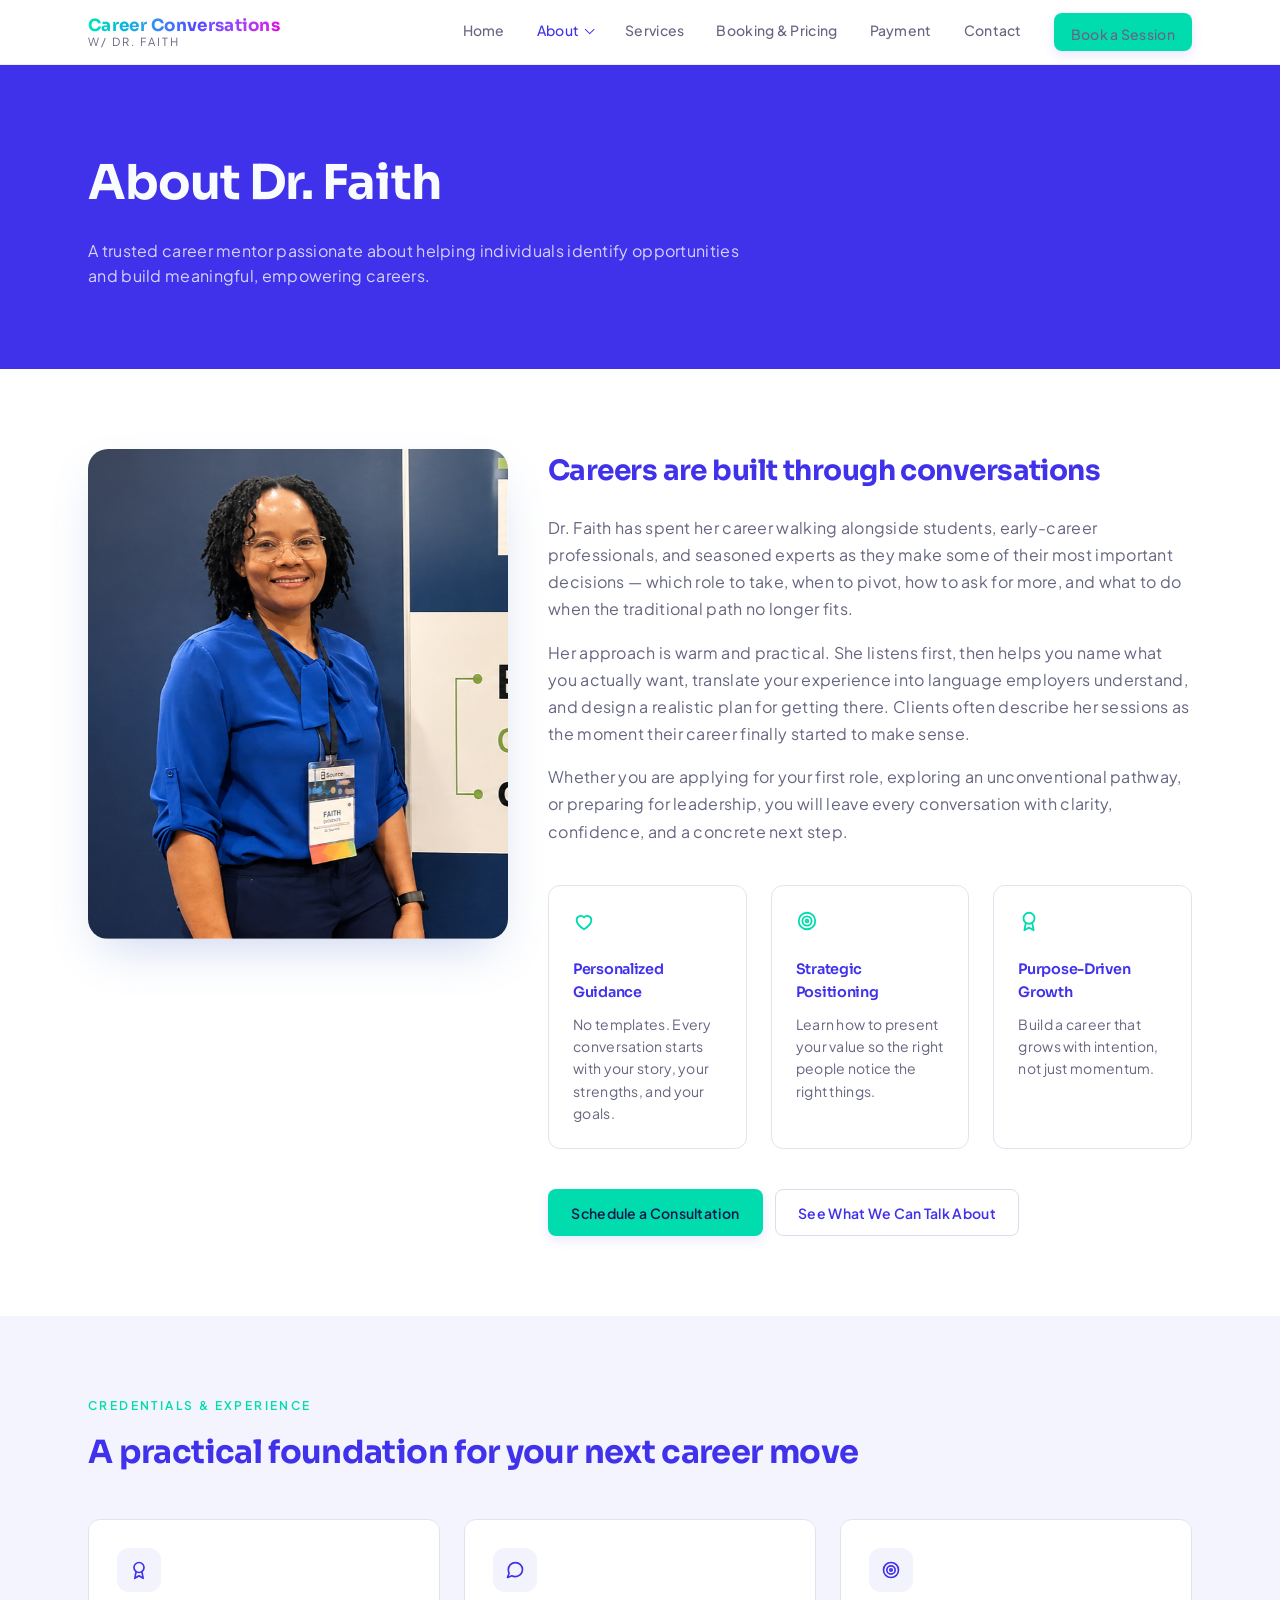
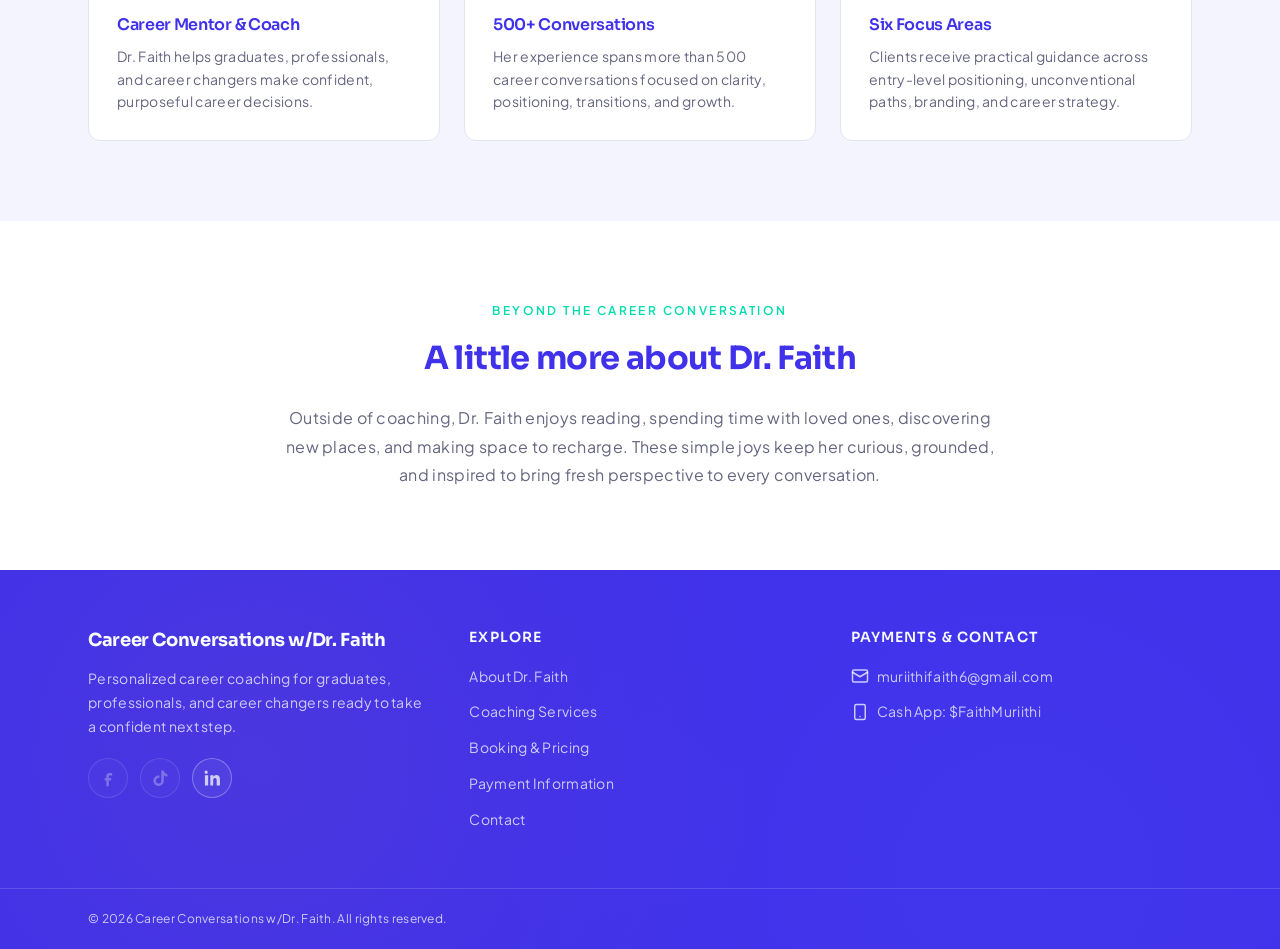
==== about.html @ cd34dc1b "commit" ====
<!doctype html>
<html lang="en">
<head>
<meta charset="utf-8">
<meta name="viewport" content="width=device-width, initial-scale=1">
<title>About Dr. Faith | Career Mentor &amp; Coach</title>
<meta name="description" content="Meet Dr. Faith — a career mentor helping graduates, professionals, and career changers build purposeful, strategically positioned careers.">
<meta property="og:title" content="About Dr. Faith | Career Mentor &amp; Coach">
<meta property="og:description" content="Meet Dr. Faith — a career mentor helping graduates, professionals, and career changers build purposeful, strategically positioned careers.">
<meta property="og:type" content="website">
<meta name="twitter:card" content="summary_large_image">
<link rel="canonical" href="about.html">
<link rel="preconnect" href="https://fonts.googleapis.com">
<link rel="preconnect" href="https://fonts.gstatic.com" crossorigin>
<link href="https://fonts.googleapis.com/css2?family=Sora:wght@400;600;700;800&family=Plus+Jakarta+Sans:wght@400;500;600;700&display=swap" rel="stylesheet">
<link rel="stylesheet" href="styles.css">

</head>
<body>
<svg xmlns="http://www.w3.org/2000/svg" style="display:none" aria-hidden="true">
<symbol id="i-menu" viewBox="0 0 24 24" fill="none" stroke="currentColor" stroke-width="2" stroke-linecap="round"><path d="M4 6h16M4 12h16M4 18h16"/></symbol>
<symbol id="i-check" viewBox="0 0 24 24" fill="none" stroke="currentColor" stroke-width="2" stroke-linecap="round" stroke-linejoin="round"><path d="M20 6 9 17l-5-5"/></symbol>
<symbol id="i-arrow" viewBox="0 0 24 24" fill="none" stroke="currentColor" stroke-width="2" stroke-linecap="round" stroke-linejoin="round"><path d="M5 12h14M12 5l7 7-7 7"/></symbol>
<symbol id="i-sparkles" viewBox="0 0 24 24" fill="none" stroke="currentColor" stroke-width="2" stroke-linecap="round" stroke-linejoin="round"><path d="M12 3l1.9 4.6L18.5 9.5 13.9 11.4 12 16l-1.9-4.6L5.5 9.5l4.6-1.9L12 3zM19 15l.8 2 2 .8-2 .8-.8 2-.8-2-2-.8 2-.8.8-2z"/></symbol>
<symbol id="i-quote" viewBox="0 0 24 24" fill="none" stroke="currentColor" stroke-width="2" stroke-linecap="round" stroke-linejoin="round"><path d="M9 7H5a2 2 0 0 0-2 2v3a2 2 0 0 0 2 2h2v2a2 2 0 0 1-2 2M19 7h-4a2 2 0 0 0-2 2v3a2 2 0 0 0 2 2h2v2a2 2 0 0 1-2 2"/></symbol>
<symbol id="i-mail" viewBox="0 0 24 24" fill="none" stroke="currentColor" stroke-width="2" stroke-linecap="round" stroke-linejoin="round"><rect x="2" y="4" width="20" height="16" rx="2"/><path d="m22 7-10 6L2 7"/></symbol>
<symbol id="i-phone" viewBox="0 0 24 24" fill="none" stroke="currentColor" stroke-width="2" stroke-linecap="round" stroke-linejoin="round"><rect x="5" y="2" width="14" height="20" rx="2"/><path d="M12 18h.01"/></symbol>
<symbol id="i-message" viewBox="0 0 24 24" fill="none" stroke="currentColor" stroke-width="2" stroke-linecap="round" stroke-linejoin="round"><path d="M21 11.5a8.4 8.4 0 0 1-9 8.4 8.5 8.5 0 0 1-3.8-.9L3 21l1.9-5.1A8.4 8.4 0 0 1 4 11.5a8.4 8.4 0 0 1 8.5-8.4A8.4 8.4 0 0 1 21 11.5z"/></symbol>
<symbol id="i-card" viewBox="0 0 24 24" fill="none" stroke="currentColor" stroke-width="2" stroke-linecap="round" stroke-linejoin="round"><rect x="2" y="5" width="20" height="14" rx="2"/><path d="M2 10h20"/></symbol>
<symbol id="i-facebook" viewBox="0 0 24 24" fill="currentColor"><path d="M14 9h3V6h-3a4 4 0 0 0-4 4v2H8v3h2v7h3v-7h2.5l.5-3H13v-2a1 1 0 0 1 1-1z"/></symbol>
<symbol id="i-linkedin" viewBox="0 0 24 24" fill="currentColor"><path d="M6.94 5a1.94 1.94 0 1 1-3.88 0 1.94 1.94 0 0 1 3.88 0zM3.5 8.75h3.9V21H3.5V8.75zM10 8.75h3.7v1.7a4 4 0 0 1 3.6-1.95c3 0 4.2 1.9 4.2 5.2V21h-3.9v-6.5c0-1.7-.6-2.6-2-2.6-1.2 0-1.8.8-2.1 1.6-.1.3-.1.7-.1 1.1V21H10V8.75z"/></symbol>
<symbol id="i-tiktok" viewBox="0 0 24 24" fill="currentColor"><path d="M16.5 3a5.6 5.6 0 0 0 4.5 4.4v3a8.6 8.6 0 0 1-4.4-1.3v6.2a6.3 6.3 0 1 1-5.4-6.2v3.1a3.2 3.2 0 1 0 2.3 3V3h3z"/></symbol>
<symbol id="i-rocket" viewBox="0 0 24 24" fill="none" stroke="currentColor" stroke-width="2" stroke-linecap="round" stroke-linejoin="round"><path d="M5 13c-1.5 1.5-2 5-2 5s3.5-.5 5-2c.8-.8.8-2.2 0-3s-2.2-.8-3 0zM14.5 4.5c3-3 6.5-2.5 6.5-2.5s.5 3.5-2.5 6.5L13 14l-3-3 4.5-6.5zM9 11l-2 2M13 15l2-2"/></symbol>
<symbol id="i-compass" viewBox="0 0 24 24" fill="none" stroke="currentColor" stroke-width="2" stroke-linecap="round" stroke-linejoin="round"><circle cx="12" cy="12" r="9"/><path d="m15.5 8.5-2 5-5 2 2-5 5-2z"/></symbol>
<symbol id="i-shuffle" viewBox="0 0 24 24" fill="none" stroke="currentColor" stroke-width="2" stroke-linecap="round" stroke-linejoin="round"><path d="M16 3h5v5M4 20 21 3M21 16v5h-5M15 15l6 6M4 4l5 5"/></symbol>
<symbol id="i-trending" viewBox="0 0 24 24" fill="none" stroke="currentColor" stroke-width="2" stroke-linecap="round" stroke-linejoin="round"><path d="m3 17 6-6 4 4 8-8"/><path d="M17 7h4v4"/></symbol>
<symbol id="i-file" viewBox="0 0 24 24" fill="none" stroke="currentColor" stroke-width="2" stroke-linecap="round" stroke-linejoin="round"><path d="M14 2H7a2 2 0 0 0-2 2v16a2 2 0 0 0 2 2h10a2 2 0 0 0 2-2V7z"/><path d="M14 2v5h5M9 13h6M9 17h6"/></symbol>
<symbol id="i-bulb" viewBox="0 0 24 24" fill="none" stroke="currentColor" stroke-width="2" stroke-linecap="round" stroke-linejoin="round"><path d="M9 18h6M10 22h4M12 2a6 6 0 0 0-3.5 10.9c.5.4.5 1.3.5 2.1h6c0-.8 0-1.7.5-2.1A6 6 0 0 0 12 2z"/></symbol>
<symbol id="i-heart" viewBox="0 0 24 24" fill="none" stroke="currentColor" stroke-width="2" stroke-linecap="round" stroke-linejoin="round"><path d="M12 21s-8-4.6-8-10a4.5 4.5 0 0 1 8-2.8A4.5 4.5 0 0 1 20 11c0 5.4-8 10-8 10z"/></symbol>
<symbol id="i-target" viewBox="0 0 24 24" fill="none" stroke="currentColor" stroke-width="2"><circle cx="12" cy="12" r="9"/><circle cx="12" cy="12" r="5"/><circle cx="12" cy="12" r="1.5"/></symbol>
<symbol id="i-award" viewBox="0 0 24 24" fill="none" stroke="currentColor" stroke-width="2" stroke-linecap="round" stroke-linejoin="round"><circle cx="12" cy="9" r="6"/><path d="m8.5 14-1.5 8 5-3 5 3-1.5-8"/></symbol>
</svg>
<header class="site-header">
  <div class="container header-inner">
    <a class="brand" href="index.html">
      <span class="brand-name">Career Conversations</span>
      <span class="brand-sub">w/ Dr. Faith</span>
    </a>
    <nav class="nav-desktop" aria-label="Main navigation">
      <a href="index.html">Home</a>
<details class="nav-dropdown"><summary class="active">About</summary><div class="nav-dropdown-menu"><a href="about.html" class="active">About Dr. Faith</a><a href="about.html#credentials">Credentials &amp; Experience</a></div></details>
<a href="services.html">Services</a>
<a href="booking.html">Booking & Pricing</a>
<a href="payment.html">Payment</a>
<a href="contact.html">Contact</a>
      <a class="btn btn-hero" href="booking.html">Book a Session</a>
    </nav>
    <button type="button" class="nav-toggle" aria-label="Open navigation menu" aria-expanded="false"><svg width="24" height="24" aria-hidden="true"><use href="#i-menu"/></svg></button>
  </div>
  <nav class="nav-mobile" aria-label="Mobile navigation">
    <ul>
      <li><a href="index.html">Home</a></li>
<li><details><summary>About</summary><ul class="nav-mobile-submenu"><li><a href="about.html">About Dr. Faith</a></li><li><a href="about.html#credentials">Credentials &amp; Experience</a></li></ul></details></li>
<li><a href="services.html">Services</a></li>
<li><a href="booking.html">Booking & Pricing</a></li>
<li><a href="payment.html">Payment</a></li>
<li><a href="contact.html">Contact</a></li>
      <li style="padding-top:.5rem"><a class="btn btn-hero btn-full" href="booking.html">Book a Session</a></li>
    </ul>
  </nav>
</header>
<main>

<section class="section on-primary">
  <div class="container">
    <h1 style="font-size:clamp(2.25rem,4vw,3rem)">About Dr. Faith</h1>
    <p class="lede">A trusted career mentor passionate about helping individuals identify opportunities and build meaningful, empowering careers.</p>
  </div>
</section>

<section class="section">
  <div class="container split split-portrait">
    <img class="portrait" src="assets/dp-faith -portrait 4.jpeg.png" alt="Portrait of Dr. Faith, career mentor and coach" loading="lazy">
    <div>
      <h2 style="font-size:1.75rem;color:var(--primary)">Careers are built through conversations</h2>
      <div class="muted" style="margin-top:1.25rem;display:grid;gap:1rem;line-height:1.7">
        <p>Dr. Faith has spent her career walking alongside students, early-career professionals, and seasoned experts as they make some of their most important decisions &mdash; which role to take, when to pivot, how to ask for more, and what to do when the traditional path no longer fits.</p>
        <p>Her approach is warm and practical. She listens first, then helps you name what you actually want, translate your experience into language employers understand, and design a realistic plan for getting there. Clients often describe her sessions as the moment their career finally started to make sense.</p>
        <p>Whether you are applying for your first role, exploring an unconventional pathway, or preparing for leadership, you will leave every conversation with clarity, confidence, and a concrete next step.</p>
      </div>
      <div class="grid grid-2" style="margin-top:2.5rem;grid-template-columns:repeat(auto-fit,minmax(180px,1fr))"><article class="card"><div class="card-body" style="padding:1.5rem">
  <span style="color:var(--accent)"><svg width="22" height="22" aria-hidden="true"><use href="#i-heart"/></svg></span><h3 style="font-size:.9rem">Personalized Guidance</h3><p>No templates. Every conversation starts with your story, your strengths, and your goals.</p></div></article><article class="card"><div class="card-body" style="padding:1.5rem">
  <span style="color:var(--accent)"><svg width="22" height="22" aria-hidden="true"><use href="#i-target"/></svg></span><h3 style="font-size:.9rem">Strategic Positioning</h3><p>Learn how to present your value so the right people notice the right things.</p></div></article><article class="card"><div class="card-body" style="padding:1.5rem">
  <span style="color:var(--accent)"><svg width="22" height="22" aria-hidden="true"><use href="#i-award"/></svg></span><h3 style="font-size:.9rem">Purpose-Driven Growth</h3><p>Build a career that grows with intention, not just momentum.</p></div></article></div>
      <div style="margin-top:2.5rem;display:flex;flex-wrap:wrap;gap:.75rem">
        <a class="btn btn-lg btn-hero" href="booking.html">Schedule a Consultation</a>
        <a class="btn btn-lg btn-outline" href="services.html">See What We Can Talk About</a>
      </div>
    </div>
  </div>
</section>

<section class="section soft" id="credentials">
  <div class="container">
    <p class="eyebrow">Credentials &amp; Experience</p>
    <h2 style="margin-top:.75rem;font-size:2rem;color:var(--primary)">A practical foundation for your next career move</h2>
    <div class="grid grid-3-md" style="margin-top:2.5rem">
      <article class="card"><div class="card-body"><span class="icon-pill"><svg width="20" height="20" aria-hidden="true"><use href="#i-award"/></svg></span><h3>Career Mentor &amp; Coach</h3><p>Dr. Faith helps graduates, professionals, and career changers make confident, purposeful career decisions.</p></div></article>
      <article class="card"><div class="card-body"><span class="icon-pill"><svg width="20" height="20" aria-hidden="true"><use href="#i-message"/></svg></span><h3>500+ Conversations</h3><p>Her experience spans more than 500 career conversations focused on clarity, positioning, transitions, and growth.</p></div></article>
      <article class="card"><div class="card-body"><span class="icon-pill"><svg width="20" height="20" aria-hidden="true"><use href="#i-target"/></svg></span><h3>Six Focus Areas</h3><p>Clients receive practical guidance across entry-level positioning, unconventional paths, branding, and career strategy.</p></div></article>
    </div>
  </div>
</section>

<section class="section">
  <div class="container-narrow center">
    <p class="eyebrow">Beyond the Career Conversation</p>
    <h2 style="margin-top:.75rem;font-size:2rem;color:var(--primary)">A little more about Dr. Faith</h2>
    <p class="muted" style="margin-top:1.25rem;line-height:1.8">Outside of coaching, Dr. Faith enjoys reading, spending time with loved ones, discovering new places, and making space to recharge. These simple joys keep her curious, grounded, and inspired to bring fresh perspective to every conversation.</p>
  </div>
</section>

</main>
<footer class="site-footer">
  <div class="container footer-grid">
    <div>
      <h2>Career Conversations w/Dr. Faith</h2>
      <p style="margin-top:.75rem;max-width:22rem">Personalized career coaching for graduates, professionals, and career changers ready to take a confident next step.</p>
      <div class="socials">
        <a class="social-muted" href="https://www.facebook.com/" target="_blank" rel="noopener noreferrer" aria-label="Facebook profile currently unavailable" aria-disabled="true" tabindex="-1"><svg width="20" height="20" aria-hidden="true"><use href="#i-facebook"/></svg></a>
        <a class="social-muted" href="https://www.tiktok.com/" target="_blank" rel="noopener noreferrer" aria-label="TikTok profile currently unavailable" aria-disabled="true" tabindex="-1"><svg width="20" height="20" aria-hidden="true"><use href="#i-tiktok"/></svg></a>
        <a href="https://www.linkedin.com/in/faith-muriithi-6a024216" target="_blank" rel="noopener noreferrer" aria-label="LinkedIn profile"><svg width="20" height="20" aria-hidden="true"><use href="#i-linkedin"/></svg></a>
      </div>
    </div>
    <div>
      <h3>Explore</h3>
      <ul>
        <li><a href="about.html">About Dr. Faith</a></li>
        <li><a href="services.html">Coaching Services</a></li>
        <li><a href="booking.html">Booking &amp; Pricing</a></li>
        <li><a href="payment.html">Payment Information</a></li>
        <li><a href="contact.html">Contact</a></li>
      </ul>
    </div>
    <div>
      <h3>Payments &amp; Contact</h3>
      <ul>
        <li style="display:flex;gap:.5rem;align-items:center"><svg width="18" height="18" aria-hidden="true"><use href="#i-mail"/></svg><a href="mailto:muriithifaith6@gmail.com">muriithifaith6@gmail.com</a></li>
        <li style="display:flex;gap:.5rem;align-items:center"><svg width="18" height="18" aria-hidden="true"><use href="#i-phone"/></svg><span>Cash App: $FaithMuriithi</span></li>
      </ul>
    </div>
  </div>
  <div class="footer-bottom"><div class="container"><p>&copy; <span data-year>2026</span> Career Conversations w/Dr. Faith. All rights reserved.</p></div></div>
</footer>
<div id="toast-root"></div>
<script src="script.js" defer></script>
</body>
</html>
---- styles.css ----
/* Career Conversations w/Dr. Faith — enhanced design system */

:root {
  --radius: 0.75rem;
  --background: oklch(1 0 0);
  --foreground: oklch(0.22 0.06 285);
  --card: oklch(1 0 0);
  --primary: oklch(0.48 0.26 274);
  --primary-foreground: oklch(0.99 0.005 250);
  --secondary: oklch(0.965 0.012 280);
  --muted-foreground: oklch(0.52 0.04 282);
  --accent: oklch(0.79 0.17 172);
  --accent-foreground: oklch(0.24 0.09 270);
  --border: oklch(0.92 0.015 285);
  --input: oklch(0.9 0.018 285);
  --surface-soft: oklch(0.97 0.015 285);
  --success: oklch(0.65 0.18 142);
  --warning: oklch(0.74 0.19 60);
  --error: oklch(0.63 0.24 27);

  --gradient-hero: linear-gradient(120deg, oklch(0.35 0.22 278 / 0.94), oklch(0.5 0.27 290 / 0.82) 50%, oklch(0.58 0.3 328 / 0.7));
  --gradient-gold: linear-gradient(100deg, oklch(0.82 0.17 172), oklch(0.55 0.27 274) 55%, oklch(0.64 0.3 328));
  --gradient-soft: linear-gradient(135deg, var(--accent) 0%, oklch(0.7 0.15 200) 100%);
  --shadow-sm: 0 1px 3px oklch(0.48 0.26 274 / 0.08);
  --shadow-md: 0 4px 12px oklch(0.48 0.26 274 / 0.12);
  --shadow-lg: 0 10px 28px oklch(0.48 0.26 274 / 0.18);
  --shadow-elegant: 0 18px 45px -22px oklch(0.48 0.26 274 / 0.45);
  --transition-smooth: 300ms cubic-bezier(0.4, 0, 0.2, 1);
  --transition-bounce: 400ms cubic-bezier(0.34, 1.56, 0.64, 1);

  --font-sans: "Plus Jakarta Sans", ui-sans-serif, system-ui, sans-serif;
  --font-display: "Sora", ui-sans-serif, system-ui, sans-serif;
}

* { box-sizing: border-box; border-color: var(--border); }
html { scroll-behavior: smooth; }
body {
  margin: 0;
  background: var(--background);
  color: var(--foreground);
  font-family: var(--font-sans);
  -webkit-font-smoothing: antialiased;
  line-height: 1.6;
  letter-spacing: 0.3px;
}
h1, h2, h3, h4 { font-family: var(--font-display); letter-spacing: -0.02em; margin: 0; font-weight: 700; }
p, ul, ol, dl { margin: 0; }
img { display: block; max-width: 100%; }
a { color: inherit; transition: color var(--transition-smooth); }

.container { max-width: 72rem; margin: 0 auto; padding-inline: 1rem; }
@media (min-width: 640px) { .container { padding-inline: 1.5rem; } }
.container-narrow { max-width: 48rem; margin: 0 auto; padding-inline: 1rem; }
.container-mid { max-width: 64rem; margin: 0 auto; padding-inline: 1rem; }
@media (min-width: 640px) { .container-narrow, .container-mid { padding-inline: 1.5rem; } }

.section { padding-block: 4rem; }
@media (min-width: 640px) { .section { padding-block: 5rem; } }
.soft { background: var(--surface-soft); }
.on-primary { background: var(--primary); color: var(--primary-foreground); }
.center { text-align: center; }
.muted { color: var(--muted-foreground); }
.eyebrow { font-size: 0.75rem; font-weight: 600; letter-spacing: 0.2em; text-transform: uppercase; color: var(--accent); }
.lede { margin-top: 1rem; max-width: 42rem; color: color-mix(in oklab, var(--primary-foreground) 80%, transparent); }
.site-header {
  position: sticky; top: 0; z-index: 50;
  border-bottom: 1px solid color-mix(in oklab, var(--border) 60%, transparent);
  background: color-mix(in oklab, var(--background) 95%, transparent);
  backdrop-filter: blur(12px);
  box-shadow: var(--shadow-sm);
}
.header-inner { display: flex; height: 4rem; align-items: center; justify-content: space-between; }
.brand { display: flex; flex-direction: column; line-height: 1.15; text-decoration: none; transition: transform var(--transition-smooth); }
.brand:hover { transform: translateY(-2px); }
.brand-name { font-family: var(--font-display); font-weight: 700; color: var(--primary); font-size: 1.05rem; background: var(--gradient-gold); -webkit-background-clip: text; background-clip: text; color: transparent; }
.brand-sub { font-size: 0.7rem; letter-spacing: 0.18em; text-transform: uppercase; color: var(--muted-foreground); }
.nav-desktop { display: none; align-items: center; gap: 2rem; }
@media (min-width: 1024px) { .nav-desktop { display: flex; } .nav-toggle { display: none !important; } }
.nav-desktop a { font-size: 0.875rem; font-weight: 500; color: var(--muted-foreground); text-decoration: none; position: relative; padding-bottom: 0.25rem; }
.nav-desktop a::after { content: ''; position: absolute; bottom: -2px; left: 0; right: 0; height: 2px; background: var(--accent); transform: scaleX(0); transform-origin: right; transition: transform var(--transition-smooth); }
.nav-desktop a:hover::after { transform: scaleX(1); transform-origin: left; }
.nav-desktop a:hover { color: var(--primary); }
.nav-desktop a.active { color: var(--primary); font-weight: 600; }
.nav-desktop a.active::after { transform: scaleX(1); }
.nav-dropdown { position: relative; }
.nav-dropdown summary { list-style: none; cursor: pointer; font-size: 0.875rem; font-weight: 500; color: var(--muted-foreground); padding-bottom: 0.25rem; }
.nav-dropdown summary::-webkit-details-marker { display: none; }
.nav-dropdown summary::after { content: ''; display: inline-block; width: 0.4rem; height: 0.4rem; margin: 0 0 0.15rem 0.4rem; border-right: 1px solid currentColor; border-bottom: 1px solid currentColor; transform: rotate(45deg); transition: transform var(--transition-smooth); }
.nav-dropdown[open] summary::after { transform: rotate(225deg); }
.nav-dropdown summary:hover, .nav-dropdown summary.active { color: var(--primary); }
.nav-dropdown-menu { position: absolute; top: calc(100% + 0.75rem); left: -1rem; min-width: 13rem; padding: 0.5rem; border: 1px solid var(--border); border-radius: 0.5rem; background: var(--background); box-shadow: var(--shadow-md); }
.nav-dropdown-menu a { display: block; padding: 0.6rem 0.75rem; }
.nav-dropdown-menu a::after { display: none; }
.nav-dropdown-menu a:hover { background: var(--secondary); }
.nav-toggle { 
  display: inline-flex; 
  height: 2.5rem; 
  width: 2.5rem; 
  align-items: center; 
  justify-content: center; 
  border: 0; 
  background: none; 
  color: var(--primary); 
  border-radius: 0.375rem; 
  cursor: pointer;
  transition: all var(--transition-smooth);
}
.nav-toggle:hover { background: var(--secondary); transform: rotate(90deg); }
.nav-mobile { display: none; border-top: 1px solid var(--border); background: var(--background); }
.nav-mobile.open { display: block; animation: slide-down 0.3s ease-out; }
@keyframes slide-down { from { opacity: 0; transform: translateY(-10px); } to { opacity: 1; transform: none; } }
.nav-mobile ul { list-style: none; margin: 0; padding: 0.75rem 1rem; max-width: 72rem; margin-inline: auto; }
.nav-mobile a { display: block; padding: 0.75rem 0.5rem; border-radius: 0.375rem; font-size: 0.875rem; font-weight: 500; text-decoration: none; transition: all var(--transition-smooth); }
.nav-mobile a:hover { background: var(--secondary); color: var(--primary); }
.nav-mobile details summary { list-style: none; cursor: pointer; padding: 0.75rem 0.5rem; border-radius: 0.375rem; font-size: 0.875rem; font-weight: 500; }
.nav-mobile details summary::-webkit-details-marker { display: none; }
.nav-mobile details summary::after { content: '+'; float: right; font-size: 1.1rem; line-height: 1; }
.nav-mobile details[open] summary::after { content: '\2212'; }
.nav-mobile details summary:hover { background: var(--secondary); color: var(--primary); }
.nav-mobile-submenu { list-style: none; padding: 0 0 0.25rem 1rem; }
.btn {
  display: inline-flex; align-items: center; justify-content: center; gap: 0.5rem;
  border-radius: 0.5rem; border: 1px solid transparent; cursor: pointer;
  font-size: 0.875rem; font-weight: 600; text-decoration: none;
  padding: 0.55rem 1rem; transition: all var(--transition-smooth);
  position: relative; overflow: hidden;
}
.btn::before {
  content: '';
  position: absolute;
  top: 50%;
  left: 50%;
  width: 0;
  height: 0;
  border-radius: 50%;
  background: rgba(255, 255, 255, 0.2);
  transform: translate(-50%, -50%);
  pointer-events: none;
}
.btn:active::before {
  animation: ripple 0.6s ease-out;
}
@keyframes ripple {
  to {
    width: 300px;
    height: 300px;
    opacity: 0;
  }
}
.btn-lg { padding: 0.7rem 1.4rem; }
.btn-xl { padding: 0.9rem 1.8rem; font-size: 1rem; }
.btn-hero { background: var(--accent); color: var(--accent-foreground); box-shadow: var(--shadow-md); }
.btn-hero:hover { filter: brightness(1.08); transform: translateY(-2px); box-shadow: var(--shadow-lg); }
.btn-outline { border-color: var(--input); background: var(--background); color: var(--primary); }
.btn-outline:hover { background: var(--secondary); border-color: var(--accent); }
.btn-ondark { border-color: color-mix(in oklab, var(--primary-foreground) 60%, transparent); color: var(--primary-foreground); background: transparent; }
.btn-ondark:hover { background: color-mix(in oklab, var(--primary-foreground) 15%, transparent); transform: translateY(-1px); }
.btn-full { width: 100%; }
.btn:disabled { opacity: 0.6; cursor: not-allowed; }
.hero { position: relative; isolation: isolate; overflow: hidden; }
.hero img { position: absolute; inset: 0; height: 100%; width: 100%; object-fit: cover; z-index: 0; animation: hero-zoom 8s ease-out; }
@keyframes hero-zoom { from { transform: scale(1.05); } to { transform: scale(1); } }
.hero .overlay { 
  position: absolute; 
  inset: 0; 
  background: var(--gradient-hero); 
  opacity: 0.75; 
  z-index: 1; 
  pointer-events: none;
  animation: fade-in 1s ease-out;
}
.hero .content { position: relative; z-index: 2; padding-block: 6rem; }
@media (min-width: 68px) { .hero .content { padding-block: 8rem; } }
.hero h1 { 
  margin-top: 1.5rem; 
  font-size: clamp(2.25rem, 5vw, 3.75rem); 
  font-weight: 700; 
  color: var(--primary-foreground); 
  line-height: 1.1;
  animation: fade-up 0.8s cubic-bezier(0.16, 1, 0.3, 1) both;
}
.hero p { 
  margin-top: 1.5rem; 
  max-width: 38rem; 
  color: color-mix(in oklab, var(--primary-foreground) 85%, transparent); 
  font-size: 1.05rem;
  animation: fade-up 0.8s cubic-bezier(0.16, 1, 0.3, 1) 0.1s both;
}
.hero-actions { 
  margin-top: 2.25rem; 
  display: flex; 
  flex-wrap: wrap; 
  gap: 0.75rem;
  animation: fade-up 0.8s cubic-bezier(0.16, 1, 0.3, 1) 0.2s both;
}
@keyframes fade-in { from { opacity: 0; } to { opacity: 1; } }
.badge {
  display: inline-flex; 
  align-items: center; 
  gap: 0.5rem; 
  border-radius: 999px;
  border: 1.5px solid color-mix(in oklab, var(--primary-foreground) 80%, transparent);
  padding: 0.6rem 1.5rem; 
  font-size: 0.875rem; 
  font-weight: 600;
  letter-spacing: 0.08em; 
  text-transform: uppercase; 
  color: var(--primary-foreground);
  backdrop-filter: blur(10px);
  background: color-mix(in oklab, var(--primary-foreground) 8%, transparent);
  transition: all var(--transition-smooth);
}
.badge:hover { 
  border-color: var(--accent);
  background: color-mix(in oklab, var(--primary-foreground) 12%, transparent);
  transform: translateY(-2px);
}
.text-gradient { background-image: var(--gradient-gold); -webkit-background-clip: text; background-clip: text; color: transparent; }
.animate-fade-up { animation: fade-up 0.7s cubic-bezier(0.16, 1, 0.3, 1) both; }
@keyframes fade-up { from { opacity: 0; transform: translateY(16px); } to { opacity: 1; transform: none; } }
.stats { 
  border-bottom: 2px solid var(--border);
  background: linear-gradient(135deg, var(--surface-soft) 0%, rgba(100, 150, 255, 0.02) 100%);
}
.stats dl { 
  display: grid; 
  gap: 2rem; 
  padding-block: 3.5rem;
}
@media (min-width: 640px) { .stats dl { grid-template-columns: repeat(3, 1fr); } }
.stats .center {
  padding: 1.5rem;
  border-radius: 1rem;
  background: var(--card);
  transition: all var(--transition-smooth);
  cursor: default;
}
.stats .center:hover {
  transform: translateY(-4px);
  box-shadow: var(--shadow-md);
}
.stats dt { 
  font-family: var(--font-display); 
  font-size: 2.5rem; 
  font-weight: 800; 
  color: var(--primary);
  background: var(--gradient-gold);
  -webkit-background-clip: text;
  background-clip: text;
  color: transparent;
  margin-bottom: 0.5rem;
}
.stats dd { 
  margin: 0; 
  font-size: 0.9rem; 
  color: var(--muted-foreground);
  font-weight: 500;
}
.card { 
  background: var(--card); 
  border: 1px solid var(--border); 
  border-radius: var(--radius); 
  transition: all var(--transition-smooth);
  position: relative;
  overflow: hidden;
}
.card::before {
  content: '';
  position: absolute;
  top: -1px;
  left: -1px;
  right: -1px;
  height: 1px;
  background: linear-gradient(90deg, transparent, rgba(255, 255, 255, 0.3), transparent);
  opacity: 0;
  transition: opacity var(--transition-smooth);
}
.card:hover {
  box-shadow: var(--shadow-md);
  border-color: color-mix(in oklab, var(--border) 80%, var(--accent) 20%);
}
.card:hover::before { opacity: 1; }
.card-body { padding: 1.75rem; }
.card.featured, .card.selected { 
  border-color: var(--accent); 
  box-shadow: 0 0 30px -10px var(--accent);
  background: linear-gradient(135deg, var(--card) 0%, color-mix(in oklab, var(--card) 85%, var(--accent) 15%) 100%);
}
.grid { display: grid; gap: 1.5rem; }
@media (min-width: 640px) { .grid-2 { grid-template-columns: repeat(2, 1fr); } }
@media (min-width: 1024px) { .grid-3 { grid-template-columns: repeat(3, 1fr); } }
@media (min-width: 768px) { .grid-3-md { grid-template-columns: repeat(3, 1fr); } }
.service-card { cursor: pointer; }
.service-card:hover { transform: translateY(-8px); }
.icon-pill { 
  display: inline-flex; 
  height: 2.75rem; 
  width: 2.75rem; 
  align-items: center; 
  justify-content: center; 
  border-radius: 0.75rem; 
  background: var(--secondary); 
  color: var(--primary); 
  transition: all var(--transition-bounce);
}
.service-card:hover .icon-pill { 
  background: var(--gradient-soft);
  color: white;
  transform: scale(1.15) rotate(5deg);
  box-shadow: 0 8px 16px rgba(255, 165, 0, 0.2);
}
.card h3 { margin-top: 1.25rem; font-size: 1rem; font-weight: 600; color: var(--primary); }
.card p { margin-top: 0.5rem; font-size: 0.875rem; color: var(--muted-foreground); line-height: 1.6; }
.price { font-family: var(--font-display); margin-top: 1rem; font-size: 2.25rem; font-weight: 700; color: var(--primary); }
.tagline { font-size: 0.75rem; font-weight: 600; letter-spacing: 0.06em; text-transform: uppercase; color: var(--accent); }
.check-list { list-style: none; padding: 0; margin-top: 1.5rem; display: grid; gap: 0.75rem; font-size: 0.875rem; color: var(--muted-foreground); }
.check-list li { display: flex; gap: 0.5rem; align-items: flex-start; }
.check-list svg { flex: none; margin-top: 0.15rem; color: var(--success); }
.slider { margin-top: 2.5rem; }
.slide { display: none; }
.slide.active { display: block; animation: fade-up 0.6s ease-out both; }
.slide blockquote { 
  margin: 0; 
  font-size: 1.125rem; 
  line-height: 1.8; 
  color: var(--foreground); 
  text-align: center;
  font-style: italic;
  font-weight: 500;
}
.slide .who { 
  margin-top: 1.5rem; 
  text-align: center; 
  font-size: 0.875rem; 
  color: var(--muted-foreground); 
}
.slider-controls { 
  margin-top: 2rem; 
  display: flex; 
  justify-content: center; 
  align-items: center; 
  gap: 1rem; 
}
.dot { 
  height: 0.6rem; 
  width: 0.6rem; 
  border-radius: 999px; 
  border: 0; 
  padding: 0; 
  background: var(--input); 
  cursor: pointer;
  transition: all var(--transition-smooth);
}
.dot:hover { background: color-mix(in oklab, var(--input) 50%, var(--accent) 50%); }
.dot.active { 
  background: var(--accent); 
  width: 1.6rem;
  box-shadow: 0 4px 12px var(--accent);
}
label { 
  font-size: 0.875rem; 
  font-weight: 600; 
  color: var(--foreground); 
  display: block;
  margin-bottom: 0.5rem;
}
input, select, textarea {
  margin-top: 0.5rem; 
  width: 100%; 
  border: 1.5px solid var(--input); 
  border-radius: 0.5rem;
  background: var(--background); 
  color: var(--foreground); 
  padding: 0.65rem 0.85rem; 
  font: inherit; 
  font-size: 0.875rem;
  transition: all var(--transition-smooth);
}
input:hover, select:hover, textarea:hover {
  border-color: color-mix(in oklab, var(--input) 70%, var(--accent) 30%);
}
input:focus-visible, select:focus-visible, textarea:focus-visible { 
  outline: 2px solid var(--accent); 
  outline-offset: 2px;
  border-color: var(--accent);
  box-shadow: 0 0 0 3px color-mix(in oklab, var(--accent) 15%, transparent);
}
textarea { min-height: 8rem; resize: vertical; }
.form-grid { display: grid; gap: 1.5rem; }
@media (min-width: 640px) { 
  .form-grid-2 { grid-template-columns: repeat(2, 1fr); } 
  .span-2 { grid-column: span 2; } 
}
.hint { margin-top: 0.75rem; font-size: 0.75rem; color: var(--muted-foreground); }
.split { display: grid; gap: 2.5rem; align-items: start; }
@media (min-width: 1024px) { 
  .split-portrait { grid-template-columns: 420px 1fr; } 
  .split-contact { grid-template-columns: 1fr 1.2fr; } 
}
.portrait { 
  width: 100%; 
  aspect-ratio: 6 / 7; 
  border-radius: 1.25rem; 
  object-fit: cover; 
  object-position: top center; 
  box-shadow: 0 20px 50px -15px rgba(72, 109, 200, 0.3);
  transition: transform var(--transition-smooth), box-shadow var(--transition-smooth);
}
.portrait:hover {
  transform: translateY(-8px);
  box-shadow: 0 30px 60px -10px rgba(72, 109, 200, 0.4);
}
.contact-list { 
  list-style: none; 
  padding: 0; 
  margin-top: 2rem; 
  display: grid; 
  gap: 1.25rem; 
  font-size: 0.875rem; 
}
.contact-list li { 
  display: flex; 
  gap: 1rem; 
  align-items: flex-start;
  padding: 1rem;
  border-radius: 0.75rem;
  background: var(--surface-soft);
  transition: all var(--transition-smooth);
}
.contact-list li:hover {
  background: var(--secondary);
  transform: translateX(4px);
}
.contact-list svg { 
  color: var(--accent); 
  flex: none; 
  margin-top: 0.2rem;
}
.site-footer { 
  background: var(--primary); 
  color: var(--primary-foreground);
  position: relative;
  overflow: hidden;
}
.site-footer::before {
  content: '';
  position: absolute;
  top: 0;
  left: 0;
  right: 0;
  bottom: 0;
  background: 
    radial-gradient(circle at 20% 50%, rgba(255,165,0, 0.05) 0%, transparent 50%),
    radial-gradient(circle at 80% 80%, rgba(100,150,255, 0.05) 0%, transparent 50%);
  pointer-events: none;
}
.footer-grid { 
  display: grid; 
  gap: 2.5rem; 
  padding-block: 3.5rem;
  position: relative;
  z-index: 1;
}
@media (min-width: 768px) { .footer-grid { grid-template-columns: repeat(3, 1fr); } }
.site-footer h2 { font-family: var(--font-display); font-size: 1.125rem; font-weight: 700; }
.site-footer h3 { font-size: 0.875rem; font-weight: 600; letter-spacing: 0.08em; text-transform: uppercase; }
.site-footer p, .site-footer li, .site-footer a { color: color-mix(in oklab, var(--primary-foreground) 75%, transparent); font-size: 0.875rem; text-decoration: none; line-height: 1.7; }
.site-footer a:hover { color: var(--accent); transform: translateX(2px); transition: all var(--transition-smooth); }
.site-footer ul { list-style: none; padding: 0; margin-top: 1rem; display: grid; gap: 0.75rem; }
.socials { display: flex !important; gap: 0.75rem; margin-top: 1.25rem; }
.socials a {
  display: inline-flex; 
  height: 2.5rem; 
  width: 2.5rem; 
  align-items: center; 
  justify-content: center;
  border-radius: 999px; 
  border: 1.5px solid color-mix(in oklab, var(--primary-foreground) 30%, transparent);
  transition: all var(--transition-bounce);
  background: color-mix(in oklab, var(--primary-foreground) 5%, transparent);
}
.socials a:hover { 
  border-color: var(--accent); 
  color: var(--accent);
  background: color-mix(in oklab, var(--accent) 10%, transparent);
  transform: translateY(-4px) scale(1.1);
}
.socials a.social-muted { opacity: 0.4; cursor: not-allowed; filter: grayscale(1); pointer-events: none; }
.socials a.social-muted:hover { border-color: color-mix(in oklab, var(--primary-foreground) 30%, transparent); color: color-mix(in oklab, var(--primary-foreground) 75%, transparent); background: color-mix(in oklab, var(--primary-foreground) 5%, transparent); transform: none; }
.footer-bottom { 
  border-top: 1px solid color-mix(in oklab, var(--primary-foreground) 15%, transparent);
  position: relative;
  z-index: 1;
}
.footer-bottom p { padding-block: 1.25rem; font-size: 0.75rem; }
#toast-root { 
  position:fixed; 
  right: 1rem; 
  bottom: 1rem; 
  z-index: 100; 
  display: grid; 
  gap: 0.75rem;
  pointer-events: none;
}
.toast {
  background: var(--card); 
  border: 1.5px solid var(--border); 
  border-left: 4px solid var(--success);
  border-radius: 0.6rem; 
  padding: 1rem 1.25rem; 
  box-shadow: var(--shadow-lg); 
  max-width: 24rem;
  animation: slide-in-right 0.4s cubic-bezier(0.34, 1.56, 0.64, 1) both;
  pointer-events: auto;
  backdrop-filter: blur(10px);
}
@keyframes slide-in-right {
  from {
    opacity: 0;
    transform: translateX(400px);
  }
  to {
    opacity: 1;
    transform: translateX(0);
  }
}
.toast strong { 
  display: block; 
  font-size: 0.9rem; 
  color: var(--primary); 
  margin-bottom: 0.25rem;
}
.toast span { 
  font-size: 0.8rem; 
  color: var(--muted-foreground); 
  line-height: 1.5;
}
.toast.error { 
  border-left-color: var(--error);
}
.toast.error strong {
  color: var(--error);
}
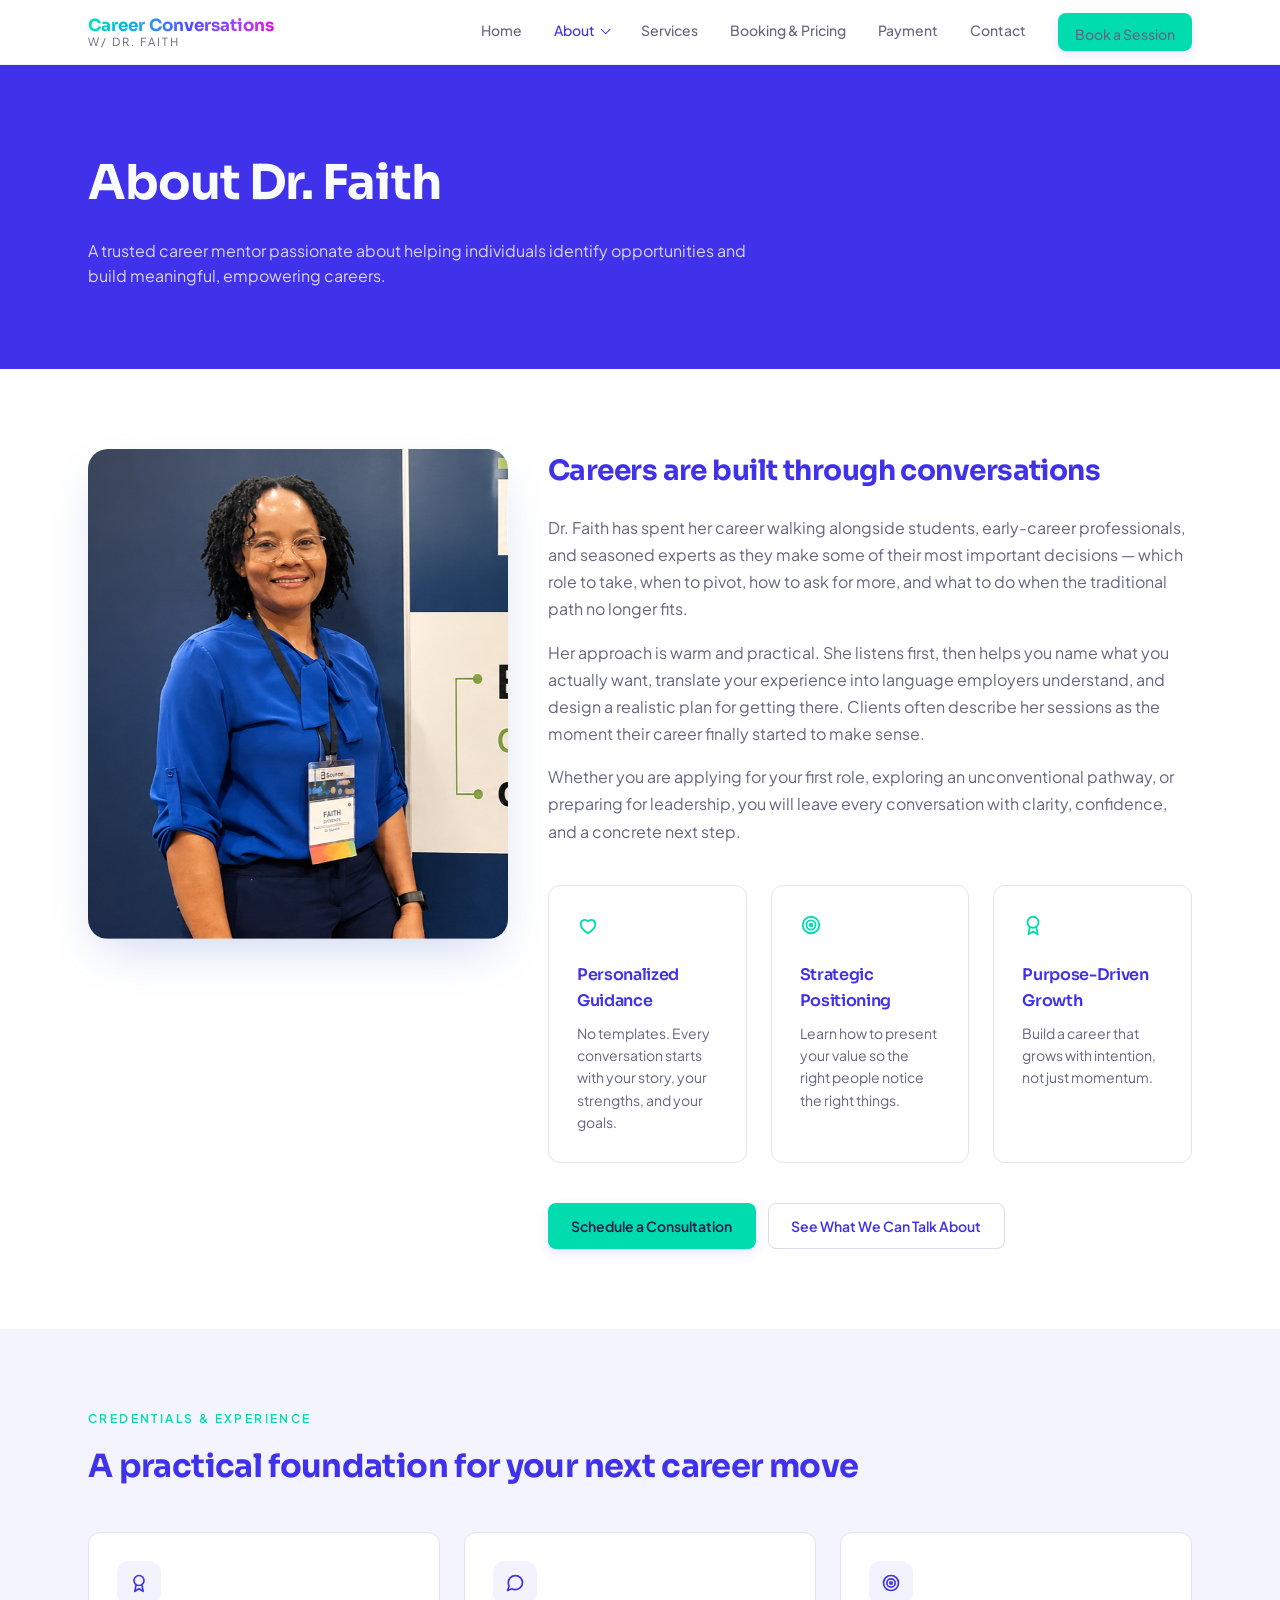
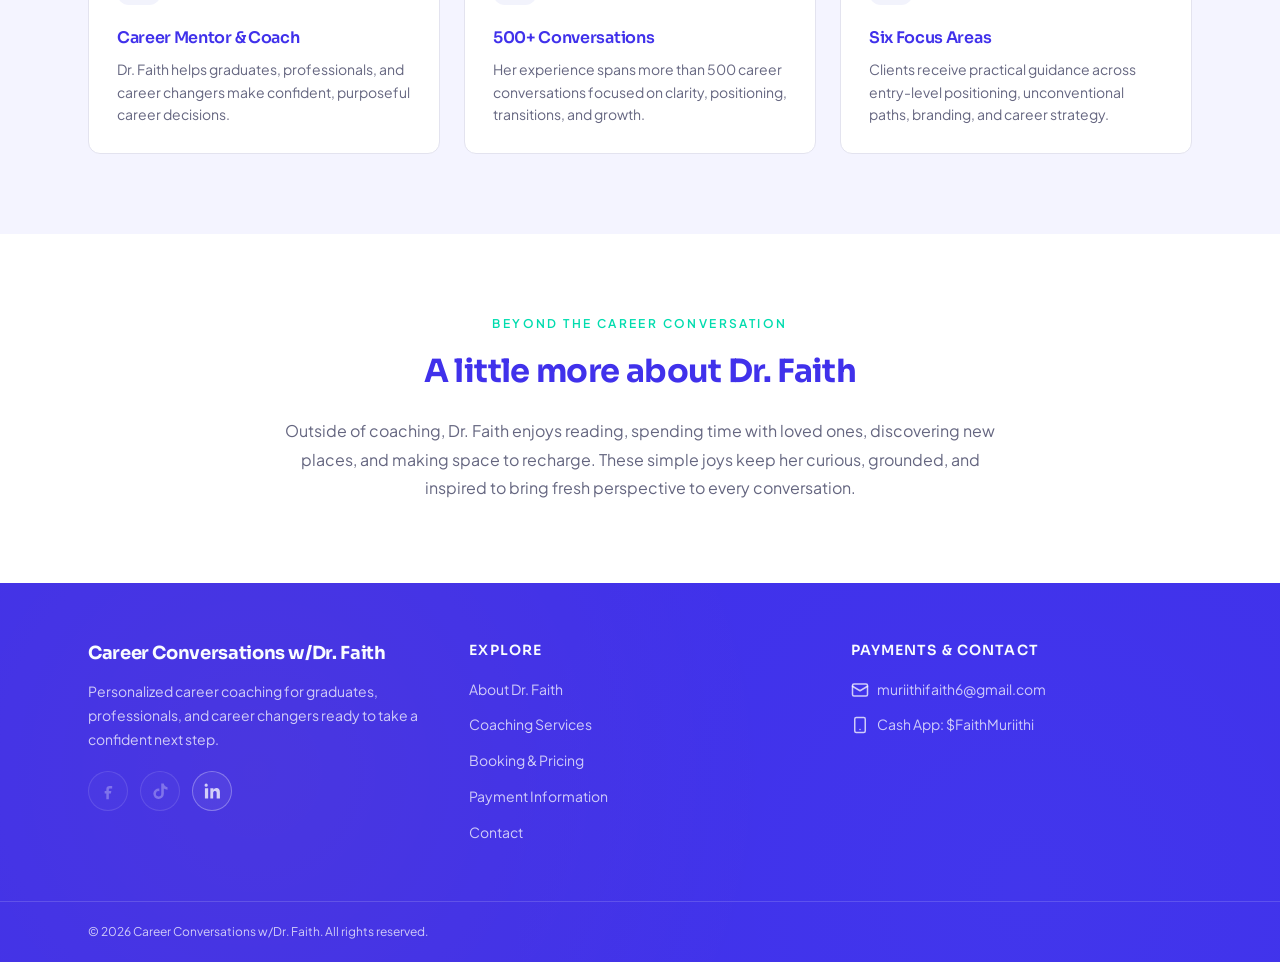
==== commit 1f2333c7: "COMMIT" ====
--- a/about.html
+++ b/about.html
@@ -17,7 +17,7 @@
 
 </head>
 <body>
-<svg xmlns="http://www.w3.org/2000/svg" style="display:none" aria-hidden="true">
+<svg class="svg-sprite" xmlns="http://www.w3.org/2000/svg" aria-hidden="true">
 <symbol id="i-menu" viewBox="0 0 24 24" fill="none" stroke="currentColor" stroke-width="2" stroke-linecap="round"><path d="M4 6h16M4 12h16M4 18h16"/></symbol>
 <symbol id="i-check" viewBox="0 0 24 24" fill="none" stroke="currentColor" stroke-width="2" stroke-linecap="round" stroke-linejoin="round"><path d="M20 6 9 17l-5-5"/></symbol>
 <symbol id="i-arrow" viewBox="0 0 24 24" fill="none" stroke="currentColor" stroke-width="2" stroke-linecap="round" stroke-linejoin="round"><path d="M5 12h14M12 5l7 7-7 7"/></symbol>
@@ -65,7 +65,7 @@
 <li><a href="booking.html">Booking & Pricing</a></li>
 <li><a href="payment.html">Payment</a></li>
 <li><a href="contact.html">Contact</a></li>
-      <li style="padding-top:.5rem"><a class="btn btn-hero btn-full" href="booking.html">Book a Session</a></li>
+      <li class="mobile-cta"><a class="btn btn-hero btn-full" href="booking.html">Book a Session</a></li>
     </ul>
   </nav>
 </header>
@@ -73,7 +73,7 @@
 
 <section class="section on-primary">
   <div class="container">
-    <h1 style="font-size:clamp(2.25rem,4vw,3rem)">About Dr. Faith</h1>
+    <h1 class="page-title">About Dr. Faith</h1>
     <p class="lede">A trusted career mentor passionate about helping individuals identify opportunities and build meaningful, empowering careers.</p>
   </div>
 </section>
@@ -82,17 +82,17 @@
   <div class="container split split-portrait">
     <img class="portrait" src="assets/dp-faith -portrait 4.jpeg.png" alt="Portrait of Dr. Faith, career mentor and coach" loading="lazy">
     <div>
-      <h2 style="font-size:1.75rem;color:var(--primary)">Careers are built through conversations</h2>
-      <div class="muted" style="margin-top:1.25rem;display:grid;gap:1rem;line-height:1.7">
+      <h2 class="section-title">Careers are built through conversations</h2>
+      <div class="muted about-copy">
         <p>Dr. Faith has spent her career walking alongside students, early-career professionals, and seasoned experts as they make some of their most important decisions &mdash; which role to take, when to pivot, how to ask for more, and what to do when the traditional path no longer fits.</p>
         <p>Her approach is warm and practical. She listens first, then helps you name what you actually want, translate your experience into language employers understand, and design a realistic plan for getting there. Clients often describe her sessions as the moment their career finally started to make sense.</p>
         <p>Whether you are applying for your first role, exploring an unconventional pathway, or preparing for leadership, you will leave every conversation with clarity, confidence, and a concrete next step.</p>
       </div>
-      <div class="grid grid-2" style="margin-top:2.5rem;grid-template-columns:repeat(auto-fit,minmax(180px,1fr))"><article class="card"><div class="card-body" style="padding:1.5rem">
-  <span style="color:var(--accent)"><svg width="22" height="22" aria-hidden="true"><use href="#i-heart"/></svg></span><h3 style="font-size:.9rem">Personalized Guidance</h3><p>No templates. Every conversation starts with your story, your strengths, and your goals.</p></div></article><article class="card"><div class="card-body" style="padding:1.5rem">
-  <span style="color:var(--accent)"><svg width="22" height="22" aria-hidden="true"><use href="#i-target"/></svg></span><h3 style="font-size:.9rem">Strategic Positioning</h3><p>Learn how to present your value so the right people notice the right things.</p></div></article><article class="card"><div class="card-body" style="padding:1.5rem">
-  <span style="color:var(--accent)"><svg width="22" height="22" aria-hidden="true"><use href="#i-award"/></svg></span><h3 style="font-size:.9rem">Purpose-Driven Growth</h3><p>Build a career that grows with intention, not just momentum.</p></div></article></div>
-      <div style="margin-top:2.5rem;display:flex;flex-wrap:wrap;gap:.75rem">
+      <div class="grid about-values"><article class="card"><div class="card-body about-value-body">
+  <span class="accent-icon"><svg width="22" height="22" aria-hidden="true"><use href="#i-heart"/></svg></span><h3 class="small-card-title">Personalized Guidance</h3><p>No templates. Every conversation starts with your story, your strengths, and your goals.</p></div></article><article class="card"><div class="card-body about-value-body">
+  <span class="accent-icon"><svg width="22" height="22" aria-hidden="true"><use href="#i-target"/></svg></span><h3 class="small-card-title">Strategic Positioning</h3><p>Learn how to present your value so the right people notice the right things.</p></div></article><article class="card"><div class="card-body about-value-body">
+  <span class="accent-icon"><svg width="22" height="22" aria-hidden="true"><use href="#i-award"/></svg></span><h3 class="small-card-title">Purpose-Driven Growth</h3><p>Build a career that grows with intention, not just momentum.</p></div></article></div>
+      <div class="about-actions">
         <a class="btn btn-lg btn-hero" href="booking.html">Schedule a Consultation</a>
         <a class="btn btn-lg btn-outline" href="services.html">See What We Can Talk About</a>
       </div>
@@ -103,8 +103,8 @@
 <section class="section soft" id="credentials">
   <div class="container">
     <p class="eyebrow">Credentials &amp; Experience</p>
-    <h2 style="margin-top:.75rem;font-size:2rem;color:var(--primary)">A practical foundation for your next career move</h2>
-    <div class="grid grid-3-md" style="margin-top:2.5rem">
+    <h2 class="section-heading">A practical foundation for your next career move</h2>
+    <div class="grid grid-3-md credentials-grid">
       <article class="card"><div class="card-body"><span class="icon-pill"><svg width="20" height="20" aria-hidden="true"><use href="#i-award"/></svg></span><h3>Career Mentor &amp; Coach</h3><p>Dr. Faith helps graduates, professionals, and career changers make confident, purposeful career decisions.</p></div></article>
       <article class="card"><div class="card-body"><span class="icon-pill"><svg width="20" height="20" aria-hidden="true"><use href="#i-message"/></svg></span><h3>500+ Conversations</h3><p>Her experience spans more than 500 career conversations focused on clarity, positioning, transitions, and growth.</p></div></article>
       <article class="card"><div class="card-body"><span class="icon-pill"><svg width="20" height="20" aria-hidden="true"><use href="#i-target"/></svg></span><h3>Six Focus Areas</h3><p>Clients receive practical guidance across entry-level positioning, unconventional paths, branding, and career strategy.</p></div></article>
@@ -115,8 +115,8 @@
 <section class="section">
   <div class="container-narrow center">
     <p class="eyebrow">Beyond the Career Conversation</p>
-    <h2 style="margin-top:.75rem;font-size:2rem;color:var(--primary)">A little more about Dr. Faith</h2>
-    <p class="muted" style="margin-top:1.25rem;line-height:1.8">Outside of coaching, Dr. Faith enjoys reading, spending time with loved ones, discovering new places, and making space to recharge. These simple joys keep her curious, grounded, and inspired to bring fresh perspective to every conversation.</p>
+    <h2 class="section-heading">A little more about Dr. Faith</h2>
+    <p class="muted about-beyond-copy">Outside of coaching, Dr. Faith enjoys reading, spending time with loved ones, discovering new places, and making space to recharge. These simple joys keep her curious, grounded, and inspired to bring fresh perspective to every conversation.</p>
   </div>
 </section>
 
@@ -125,7 +125,7 @@
   <div class="container footer-grid">
     <div>
       <h2>Career Conversations w/Dr. Faith</h2>
-      <p style="margin-top:.75rem;max-width:22rem">Personalized career coaching for graduates, professionals, and career changers ready to take a confident next step.</p>
+      <p class="footer-intro">Personalized career coaching for graduates, professionals, and career changers ready to take a confident next step.</p>
       <div class="socials">
         <a class="social-muted" href="https://www.facebook.com/" target="_blank" rel="noopener noreferrer" aria-label="Facebook profile currently unavailable" aria-disabled="true" tabindex="-1"><svg width="20" height="20" aria-hidden="true"><use href="#i-facebook"/></svg></a>
         <a class="social-muted" href="https://www.tiktok.com/" target="_blank" rel="noopener noreferrer" aria-label="TikTok profile currently unavailable" aria-disabled="true" tabindex="-1"><svg width="20" height="20" aria-hidden="true"><use href="#i-tiktok"/></svg></a>
@@ -145,8 +145,8 @@
     <div>
       <h3>Payments &amp; Contact</h3>
       <ul>
-        <li style="display:flex;gap:.5rem;align-items:center"><svg width="18" height="18" aria-hidden="true"><use href="#i-mail"/></svg><a href="mailto:muriithifaith6@gmail.com">muriithifaith6@gmail.com</a></li>
-        <li style="display:flex;gap:.5rem;align-items:center"><svg width="18" height="18" aria-hidden="true"><use href="#i-phone"/></svg><span>Cash App: $FaithMuriithi</span></li>
+        <li class="footer-contact-item"><svg width="18" height="18" aria-hidden="true"><use href="#i-mail"/></svg><a href="mailto:muriithifaith6@gmail.com">muriithifaith6@gmail.com</a></li>
+        <li class="footer-contact-item"><svg width="18" height="18" aria-hidden="true"><use href="#i-phone"/></svg><span>Cash App: $FaithMuriithi</span></li>
       </ul>
     </div>
   </div>
--- a/styles.css
+++ b/styles.css
@@ -41,7 +41,7 @@
   font-family: var(--font-sans);
   -webkit-font-smoothing: antialiased;
   line-height: 1.6;
-  letter-spacing: 0.3px;
+  letter-spacing: 0;
 }
 h1, h2, h3, h4 { font-family: var(--font-display); letter-spacing: -0.02em; margin: 0; font-weight: 700; }
 p, ul, ol, dl { margin: 0; }
@@ -61,12 +61,49 @@
 .center { text-align: center; }
 .muted { color: var(--muted-foreground); }
 .eyebrow { font-size: 0.75rem; font-weight: 600; letter-spacing: 0.2em; text-transform: uppercase; color: var(--accent); }
-.lede { margin-top: 1rem; max-width: 42rem; color: color-mix(in oklab, var(--primary-foreground) 80%, transparent); }
+.lede { margin-top: 1rem; max-width: 42rem; color: rgba(255, 255, 255, .8); }
+.svg-sprite { display: none; }
+.mobile-cta { padding-top: .5rem; }
+.page-title { font-size: clamp(2.25rem, 4vw, 3rem); }
+.section-title { font-size: 1.75rem; color: var(--primary); }
+.section-heading { margin-top: .75rem; font-size: 2rem; color: var(--primary); }
+.about-copy { margin-top: 1.25rem; display: grid; gap: 1rem; line-height: 1.7; }
+.about-values { margin-top: 2.5rem; grid-template-columns: repeat(auto-fit, minmax(180px, 1fr)); }
+.about-value-body { padding: 1.5rem; }
+.accent-icon { color: var(--accent); }
+.small-card-title { font-size: .9rem; }
+.about-actions { margin-top: 2.5rem; display: flex; flex-wrap: wrap; gap: .75rem; }
+.credentials-grid { margin-top: 2.5rem; }
+.about-beyond-copy { margin-top: 1.25rem; line-height: 1.8; }
+.footer-intro { margin-top: .75rem; max-width: 22rem; }
+.footer-contact-item { display: flex; gap: .5rem; align-items: center; }
+.anchored-section, .anchored-heading { scroll-margin-top: 5rem; }
+.pricing-grid { margin-top: 2rem; }
+.session-title { font-size: 1.125rem; }
+.session-action { margin-top: 1.75rem; }
+.intro-copy { margin-top: .75rem; }
+.form-card { margin-top: 2rem; }
+.contact-title { font-size: 1.5rem; color: var(--primary); }
+.primary-link { color: var(--primary); }
+.contact-cta { margin-top: 2rem; }
+.compact-heading { font-size: 1.125rem; color: var(--primary); }
+.icon-heading { display: flex; align-items: center; gap: .5rem; }
+.payment-steps { margin-top: 1rem; display: grid; gap: .5rem; font-size: .9rem; padding-left: 1.1rem; }
+.small-copy { margin-top: .5rem; font-size: .875rem; }
+.form-top-margin { margin-top: 1.5rem; }
+.services-title { margin-top: .75rem; }
+.services-actions { margin-top: 1.75rem; display: flex; gap: .75rem; justify-content: center; flex-wrap: wrap; }
+.hero-copy, .intro-block { max-width: 42rem; }
+.intro-copy-lg { margin-top: 1rem; }
+.services-grid { margin-top: 3rem; }
+.explore-actions { margin-top: 2.5rem; }
+.cta-heading { font-size: 2rem; }
+.cta-copy { margin-top: 1rem; opacity: .85; }
+.cta-actions { margin-top: 2rem; display: flex; flex-wrap: wrap; gap: .75rem; justify-content: center; }
 .site-header {
   position: sticky; top: 0; z-index: 50;
-  border-bottom: 1px solid color-mix(in oklab, var(--border) 60%, transparent);
-  background: color-mix(in oklab, var(--background) 95%, transparent);
-  backdrop-filter: blur(12px);
+  border-bottom: 1px solid rgba(80, 70, 140, .08);
+  background: rgba(255, 255, 255, .95);
   box-shadow: var(--shadow-sm);
 }
 .header-inner { display: flex; height: 4rem; align-items: center; justify-content: space-between; }
@@ -105,6 +142,10 @@
   cursor: pointer;
   transition: all var(--transition-smooth);
 }
+.nav-toggle:focus-visible, .btn:focus-visible, .dot:focus-visible, summary:focus-visible, a:focus-visible {
+  outline: 3px solid var(--accent);
+  outline-offset: 3px;
+}
 .nav-toggle:hover { background: var(--secondary); transform: rotate(90deg); }
 .nav-mobile { display: none; border-top: 1px solid var(--border); background: var(--background); }
 .nav-mobile.open { display: block; animation: slide-down 0.3s ease-out; }
@@ -153,8 +194,8 @@
 .btn-hero:hover { filter: brightness(1.08); transform: translateY(-2px); box-shadow: var(--shadow-lg); }
 .btn-outline { border-color: var(--input); background: var(--background); color: var(--primary); }
 .btn-outline:hover { background: var(--secondary); border-color: var(--accent); }
-.btn-ondark { border-color: color-mix(in oklab, var(--primary-foreground) 60%, transparent); color: var(--primary-foreground); background: transparent; }
-.btn-ondark:hover { background: color-mix(in oklab, var(--primary-foreground) 15%, transparent); transform: translateY(-1px); }
+.btn-ondark { border-color: rgba(255, 255, 255, .6); color: var(--primary-foreground); background: transparent; }
+.btn-ondark:hover { background: rgba(255, 255, 255, .15); transform: translateY(-1px); }
 .btn-full { width: 100%; }
 .btn:disabled { opacity: 0.6; cursor: not-allowed; }
 .hero { position: relative; isolation: isolate; overflow: hidden; }
@@ -170,7 +211,7 @@
   animation: fade-in 1s ease-out;
 }
 .hero .content { position: relative; z-index: 2; padding-block: 6rem; }
-@media (min-width: 68px) { .hero .content { padding-block: 8rem; } }
+@media (min-width: 768px) { .hero .content { padding-block: 8rem; } }
 .hero h1 { 
   margin-top: 1.5rem; 
   font-size: clamp(2.25rem, 5vw, 3.75rem); 
@@ -182,7 +223,7 @@
 .hero p { 
   margin-top: 1.5rem; 
   max-width: 38rem; 
-  color: color-mix(in oklab, var(--primary-foreground) 85%, transparent); 
+  color: rgba(255, 255, 255, .85);
   font-size: 1.05rem;
   animation: fade-up 0.8s cubic-bezier(0.16, 1, 0.3, 1) 0.1s both;
 }
@@ -199,20 +240,19 @@
   align-items: center; 
   gap: 0.5rem; 
   border-radius: 999px;
-  border: 1.5px solid color-mix(in oklab, var(--primary-foreground) 80%, transparent);
+  border: 1.5px solid rgba(255, 255, 255, .8);
   padding: 0.6rem 1.5rem; 
   font-size: 0.875rem; 
   font-weight: 600;
   letter-spacing: 0.08em; 
   text-transform: uppercase; 
   color: var(--primary-foreground);
-  backdrop-filter: blur(10px);
-  background: color-mix(in oklab, var(--primary-foreground) 8%, transparent);
+  background: rgba(255, 255, 255, .08);
   transition: all var(--transition-smooth);
 }
 .badge:hover { 
   border-color: var(--accent);
-  background: color-mix(in oklab, var(--primary-foreground) 12%, transparent);
+  background: rgba(255, 255, 255, .12);
   transform: translateY(-2px);
 }
 .text-gradient { background-image: var(--gradient-gold); -webkit-background-clip: text; background-clip: text; color: transparent; }
@@ -277,14 +317,14 @@
 }
 .card:hover {
   box-shadow: var(--shadow-md);
-  border-color: color-mix(in oklab, var(--border) 80%, var(--accent) 20%);
+  border-color: rgba(100, 120, 190, .2);
 }
 .card:hover::before { opacity: 1; }
 .card-body { padding: 1.75rem; }
 .card.featured, .card.selected { 
   border-color: var(--accent); 
   box-shadow: 0 0 30px -10px var(--accent);
-  background: linear-gradient(135deg, var(--card) 0%, color-mix(in oklab, var(--card) 85%, var(--accent) 15%) 100%);
+  background: linear-gradient(135deg, var(--card) 0%, rgba(200, 240, 230, .15) 100%);
 }
 .grid { display: grid; gap: 1.5rem; }
 @media (min-width: 640px) { .grid-2 { grid-template-columns: repeat(2, 1fr); } }
@@ -351,7 +391,7 @@
   cursor: pointer;
   transition: all var(--transition-smooth);
 }
-.dot:hover { background: color-mix(in oklab, var(--input) 50%, var(--accent) 50%); }
+.dot:hover { background: rgba(130, 190, 180, .5); }
 .dot.active { 
   background: var(--accent); 
   width: 1.6rem;
@@ -377,13 +417,13 @@
   transition: all var(--transition-smooth);
 }
 input:hover, select:hover, textarea:hover {
-  border-color: color-mix(in oklab, var(--input) 70%, var(--accent) 30%);
+  border-color: rgba(130, 190, 180, .5);
 }
 input:focus-visible, select:focus-visible, textarea:focus-visible { 
   outline: 2px solid var(--accent); 
   outline-offset: 2px;
   border-color: var(--accent);
-  box-shadow: 0 0 0 3px color-mix(in oklab, var(--accent) 15%, transparent);
+  box-shadow: 0 0 0 3px rgba(130, 190, 180, .15);
 }
 textarea { min-height: 8rem; resize: vertical; }
 .form-grid { display: grid; gap: 1.5rem; }
@@ -464,7 +504,7 @@
 @media (min-width: 768px) { .footer-grid { grid-template-columns: repeat(3, 1fr); } }
 .site-footer h2 { font-family: var(--font-display); font-size: 1.125rem; font-weight: 700; }
 .site-footer h3 { font-size: 0.875rem; font-weight: 600; letter-spacing: 0.08em; text-transform: uppercase; }
-.site-footer p, .site-footer li, .site-footer a { color: color-mix(in oklab, var(--primary-foreground) 75%, transparent); font-size: 0.875rem; text-decoration: none; line-height: 1.7; }
+.site-footer p, .site-footer li, .site-footer a { color: rgba(255, 255, 255, .75); font-size: 0.875rem; text-decoration: none; line-height: 1.7; }
 .site-footer a:hover { color: var(--accent); transform: translateX(2px); transition: all var(--transition-smooth); }
 .site-footer ul { list-style: none; padding: 0; margin-top: 1rem; display: grid; gap: 0.75rem; }
 .socials { display: flex !important; gap: 0.75rem; margin-top: 1.25rem; }
@@ -475,20 +515,20 @@
   align-items: center; 
   justify-content: center;
   border-radius: 999px; 
-  border: 1.5px solid color-mix(in oklab, var(--primary-foreground) 30%, transparent);
+  border: 1.5px solid rgba(255, 255, 255, .3);
   transition: all var(--transition-bounce);
-  background: color-mix(in oklab, var(--primary-foreground) 5%, transparent);
+  background: rgba(255, 255, 255, .05);
 }
 .socials a:hover { 
   border-color: var(--accent); 
   color: var(--accent);
-  background: color-mix(in oklab, var(--accent) 10%, transparent);
+  background: rgba(130, 190, 180, .1);
   transform: translateY(-4px) scale(1.1);
 }
 .socials a.social-muted { opacity: 0.4; cursor: not-allowed; filter: grayscale(1); pointer-events: none; }
-.socials a.social-muted:hover { border-color: color-mix(in oklab, var(--primary-foreground) 30%, transparent); color: color-mix(in oklab, var(--primary-foreground) 75%, transparent); background: color-mix(in oklab, var(--primary-foreground) 5%, transparent); transform: none; }
+.socials a.social-muted:hover { border-color: rgba(255, 255, 255, .3); color: rgba(255, 255, 255, .75); background: rgba(255, 255, 255, .05); transform: none; }
 .footer-bottom { 
-  border-top: 1px solid color-mix(in oklab, var(--primary-foreground) 15%, transparent);
+  border-top: 1px solid rgba(255, 255, 255, .15);
   position: relative;
   z-index: 1;
 }
@@ -512,7 +552,6 @@
   max-width: 24rem;
   animation: slide-in-right 0.4s cubic-bezier(0.34, 1.56, 0.64, 1) both;
   pointer-events: auto;
-  backdrop-filter: blur(10px);
 }
 @keyframes slide-in-right {
   from {
@@ -541,3 +580,23 @@
 .toast.error strong {
   color: var(--error);
 }
+
+@media (max-width: 639px) {
+  .section { padding-block: 3.25rem; }
+  .card-body { padding: 1.25rem; }
+  .hero .content { padding-block: 4.75rem; }
+  .hero-actions .btn { width: 100%; }
+  .slider-controls { gap: 0.6rem; }
+  .slider-controls .btn { padding-inline: 0.75rem; }
+  #toast-root { right: 0.75rem; left: 0.75rem; }
+  .toast { max-width: none; }
+}
+
+@media (prefers-reduced-motion: reduce) {
+  *, *::before, *::after {
+    scroll-behavior: auto !important;
+    animation-duration: 0.01ms !important;
+    animation-iteration-count: 1 !important;
+    transition-duration: 0.01ms !important;
+  }
+}
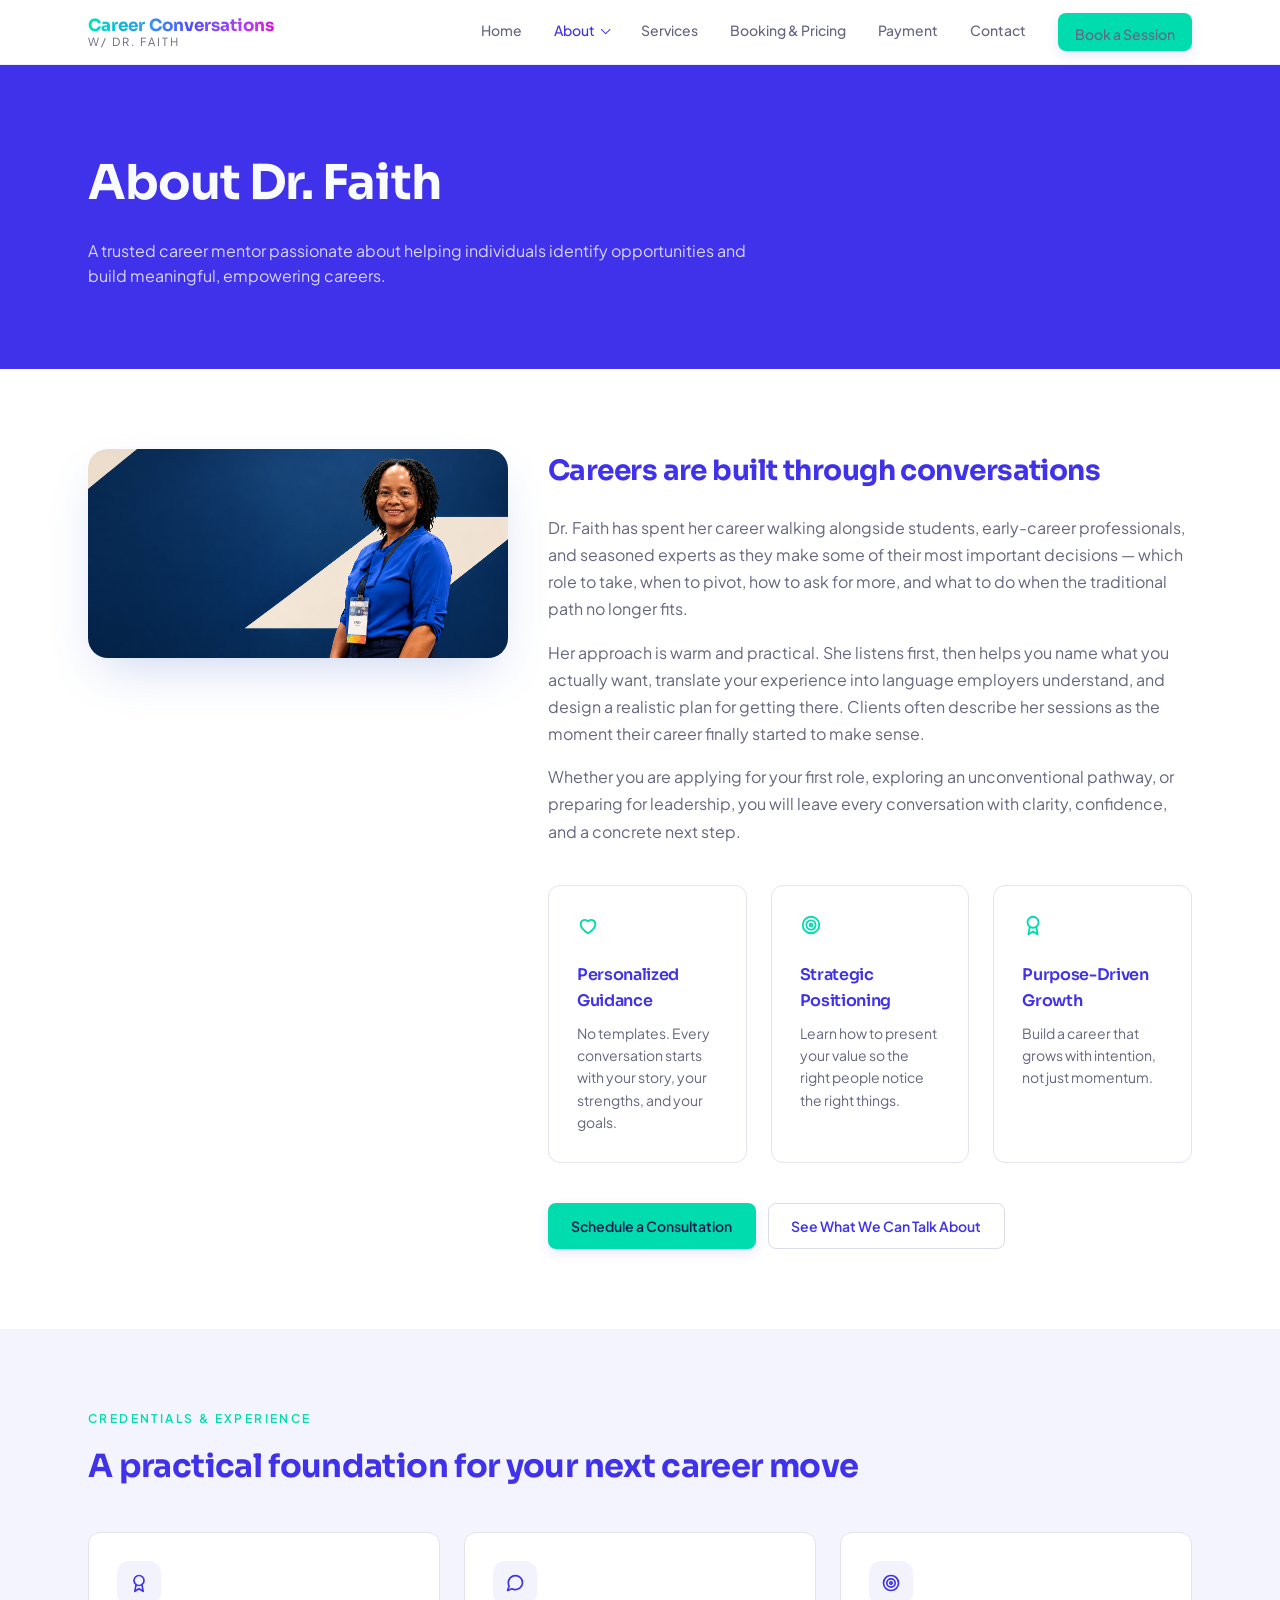
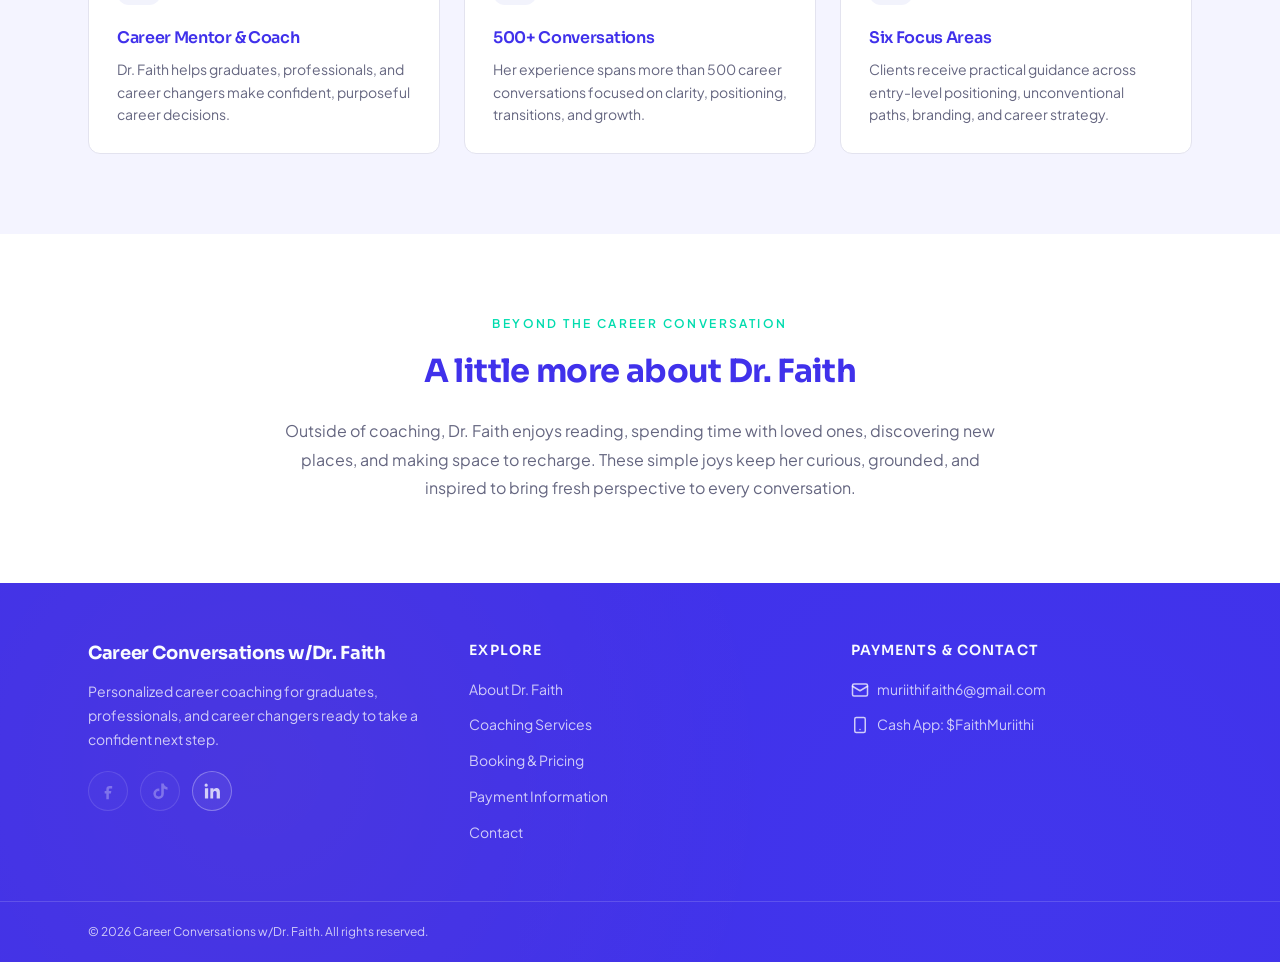
==== commit cb8bbd02: "Make portrait image responsive across viewports" ====
--- a/about.html
+++ b/about.html
@@ -80,7 +80,7 @@
 
 <section class="section">
   <div class="container split split-portrait">
-    <img class="portrait" src="assets/dp-faith -portrait 4.jpeg.png" alt="Portrait of Dr. Faith, career mentor and coach" loading="lazy">
+    <img class="portrait" src="assets/dp-faith-portrait.png" alt="Portrait of Dr. Faith, career mentor and coach" loading="lazy">
     <div>
       <h2 class="section-title">Careers are built through conversations</h2>
       <div class="muted about-copy">
--- a/styles.css
+++ b/styles.css
@@ -439,10 +439,9 @@
 }
 .portrait { 
   width: 100%; 
-  aspect-ratio: 6 / 7; 
+  height: auto; 
   border-radius: 1.25rem; 
-  object-fit: cover; 
-  object-position: top center; 
+  object-fit: contain; 
   box-shadow: 0 20px 50px -15px rgba(72, 109, 200, 0.3);
   transition: transform var(--transition-smooth), box-shadow var(--transition-smooth);
 }
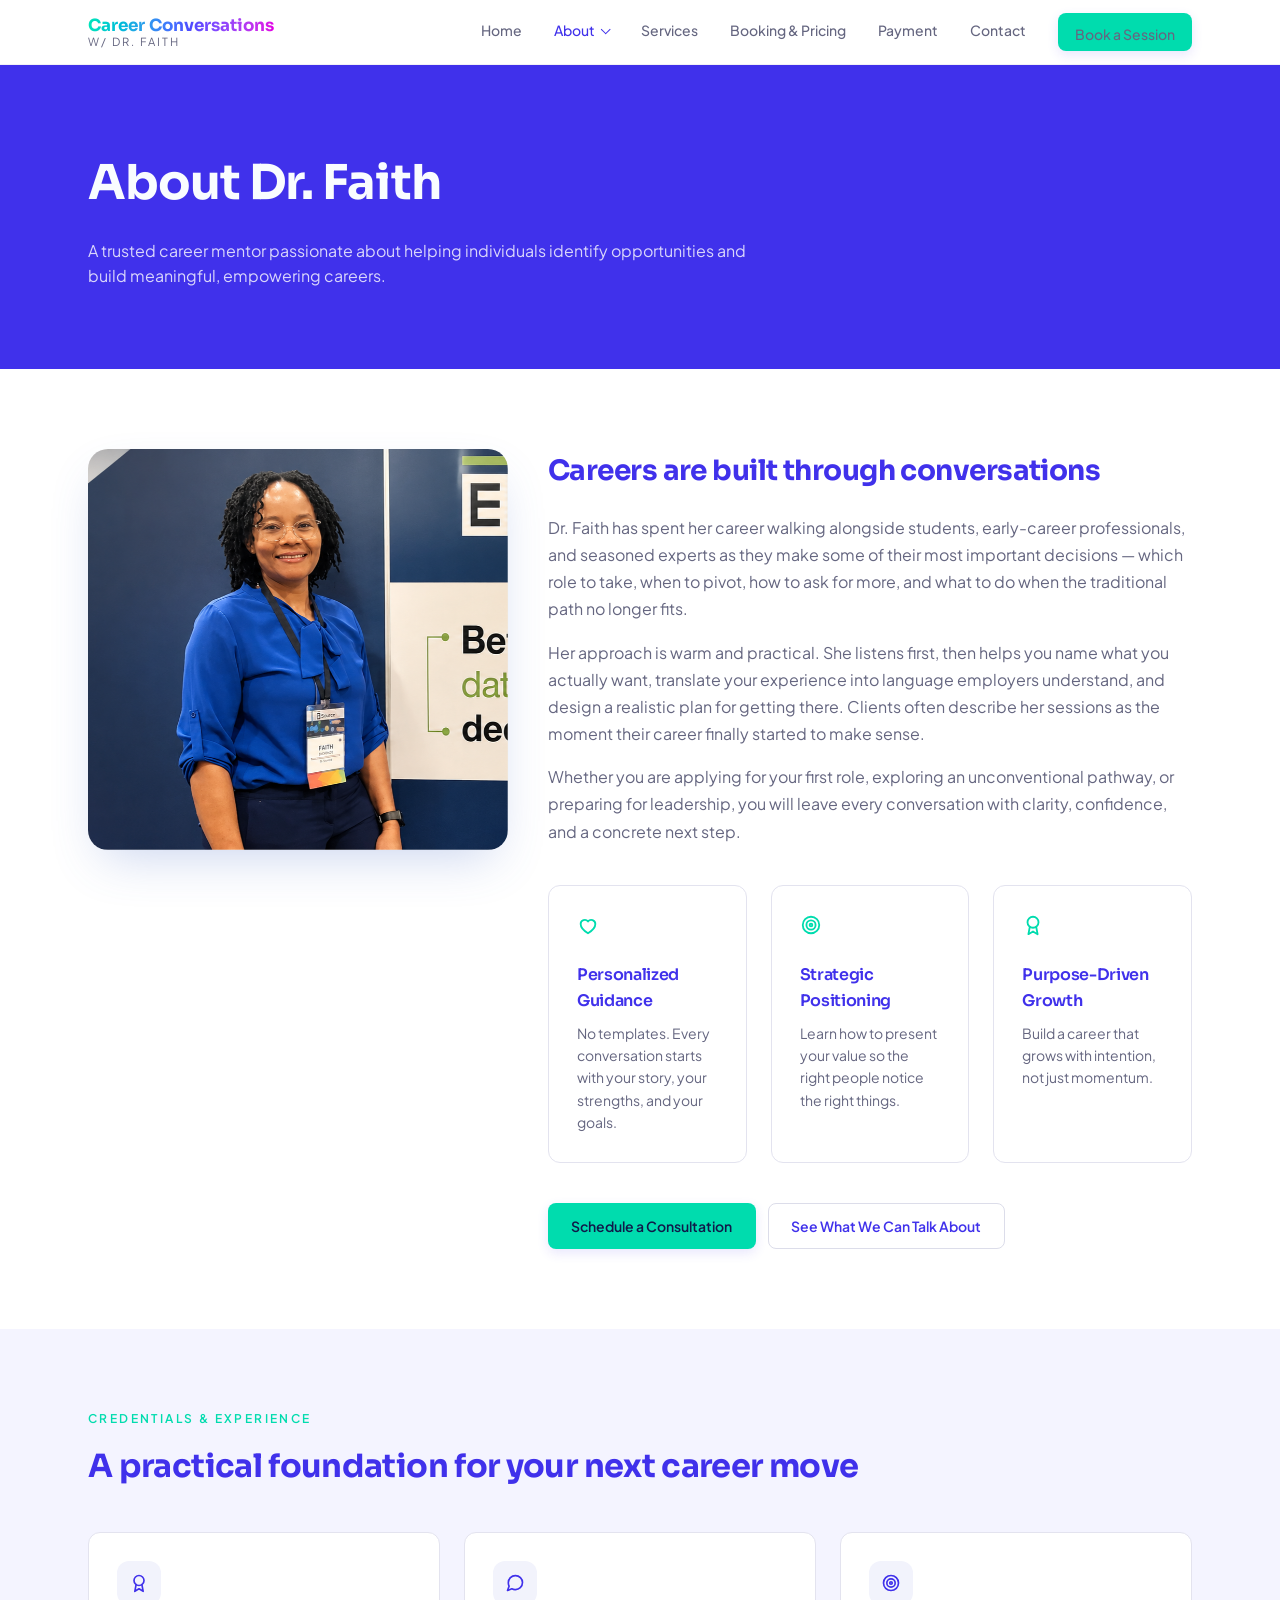
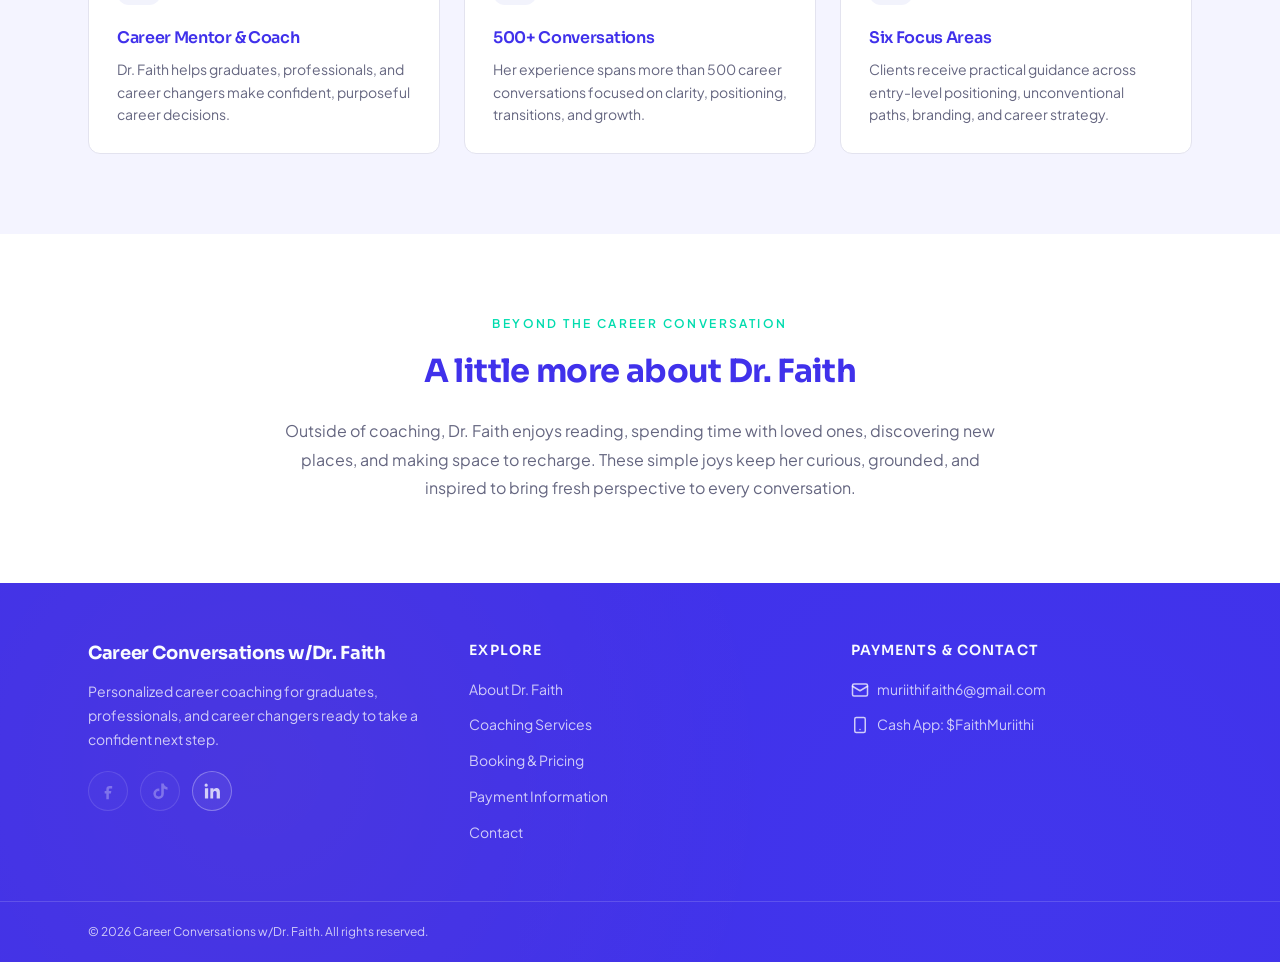
==== commit 48e69438: "commit" ====
--- a/about.html
+++ b/about.html
@@ -80,7 +80,7 @@
 
 <section class="section">
   <div class="container split split-portrait">
-    <img class="portrait" src="assets/dp-faith-portrait.png" alt="Portrait of Dr. Faith, career mentor and coach" loading="lazy">
+    <img class="portrait" src="assets/dp-faith -portrait 4.jpeg.png" alt="Portrait of Dr. Faith, career mentor and coach" loading="lazy">
     <div>
       <h2 class="section-title">Careers are built through conversations</h2>
       <div class="muted about-copy">
--- a/styles.css
+++ b/styles.css
@@ -583,12 +583,21 @@
 @media (max-width: 639px) {
   .section { padding-block: 3.25rem; }
   .card-body { padding: 1.25rem; }
-  .hero .content { padding-block: 4.75rem; }
+  .hero .content { padding-block: 3.5rem; }
+  .hero img { max-width: none; object-fit: cover; object-position: 85% center; }
+  .hero h1 { font-size: clamp(2rem, 9vw, 2.25rem); }
+  .hero p { font-size: 0.95rem; }
+  .hero-actions { margin-top: 1.75rem; }
   .hero-actions .btn { width: 100%; }
   .slider-controls { gap: 0.6rem; }
   .slider-controls .btn { padding-inline: 0.75rem; }
   #toast-root { right: 0.75rem; left: 0.75rem; }
   .toast { max-width: none; }
+}
+
+@media (max-width: 639px) {
+  .hero-copy, .container, .container-narrow, .container-mid { min-width: 0; }
+  .hero p, .card p, .site-footer a, .site-footer span { overflow-wrap: anywhere; }
 }
 
 @media (prefers-reduced-motion: reduce) {
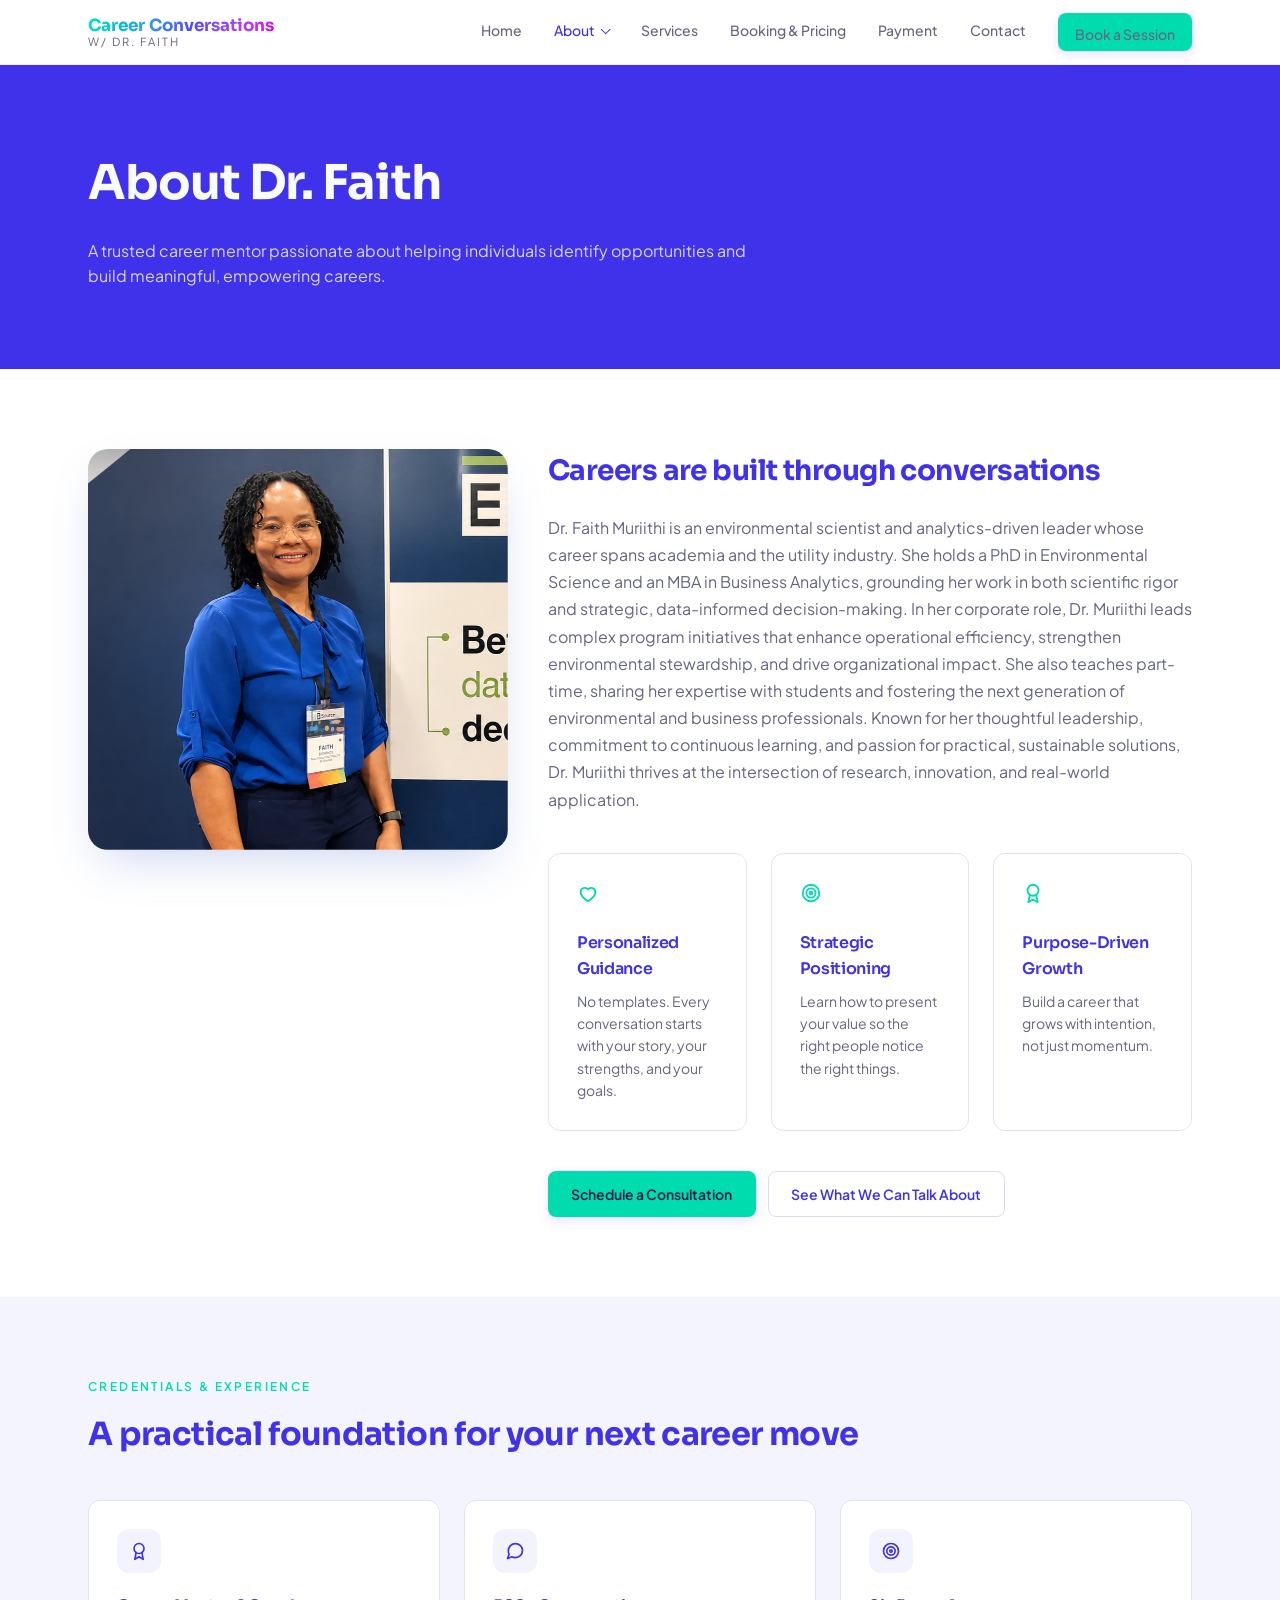
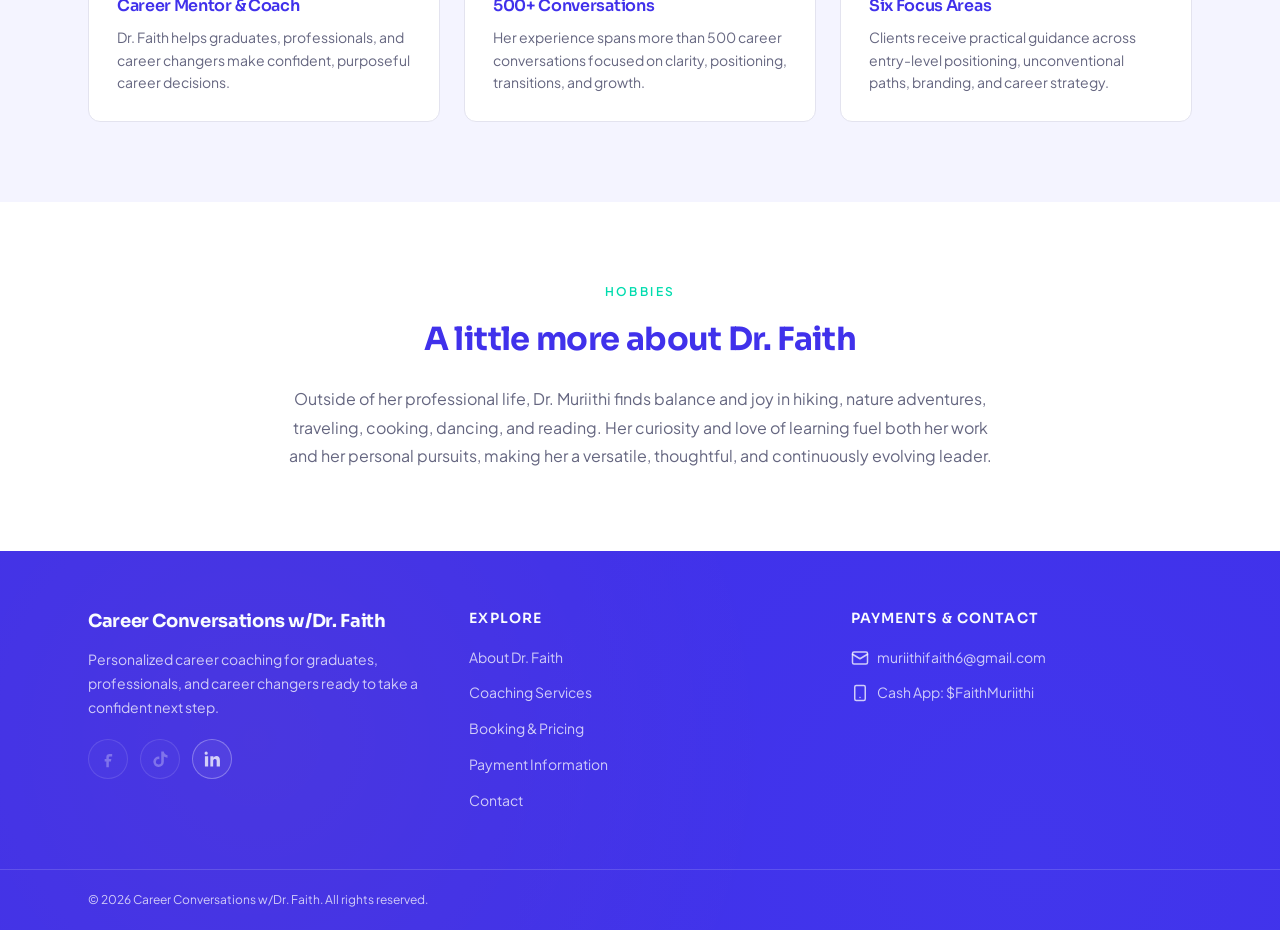
==== commit 5f0d7d47: "Update Dr. Faith bio and hobbies" ====
--- a/about.html
+++ b/about.html
@@ -84,9 +84,7 @@
     <div>
       <h2 class="section-title">Careers are built through conversations</h2>
       <div class="muted about-copy">
-        <p>Dr. Faith has spent her career walking alongside students, early-career professionals, and seasoned experts as they make some of their most important decisions &mdash; which role to take, when to pivot, how to ask for more, and what to do when the traditional path no longer fits.</p>
-        <p>Her approach is warm and practical. She listens first, then helps you name what you actually want, translate your experience into language employers understand, and design a realistic plan for getting there. Clients often describe her sessions as the moment their career finally started to make sense.</p>
-        <p>Whether you are applying for your first role, exploring an unconventional pathway, or preparing for leadership, you will leave every conversation with clarity, confidence, and a concrete next step.</p>
+        <p>Dr. Faith Muriithi is an environmental scientist and analytics-driven leader whose career spans academia and the utility industry. She holds a PhD in Environmental Science and an MBA in Business Analytics, grounding her work in both scientific rigor and strategic, data-informed decision-making. In her corporate role, Dr. Muriithi leads complex program initiatives that enhance operational efficiency, strengthen environmental stewardship, and drive organizational impact. She also teaches part-time, sharing her expertise with students and fostering the next generation of environmental and business professionals. Known for her thoughtful leadership, commitment to continuous learning, and passion for practical, sustainable solutions, Dr. Muriithi thrives at the intersection of research, innovation, and real-world application.</p>
       </div>
       <div class="grid about-values"><article class="card"><div class="card-body about-value-body">
   <span class="accent-icon"><svg width="22" height="22" aria-hidden="true"><use href="#i-heart"/></svg></span><h3 class="small-card-title">Personalized Guidance</h3><p>No templates. Every conversation starts with your story, your strengths, and your goals.</p></div></article><article class="card"><div class="card-body about-value-body">
@@ -114,9 +112,9 @@
 
 <section class="section">
   <div class="container-narrow center">
-    <p class="eyebrow">Beyond the Career Conversation</p>
+    <p class="eyebrow">Hobbies</p>
     <h2 class="section-heading">A little more about Dr. Faith</h2>
-    <p class="muted about-beyond-copy">Outside of coaching, Dr. Faith enjoys reading, spending time with loved ones, discovering new places, and making space to recharge. These simple joys keep her curious, grounded, and inspired to bring fresh perspective to every conversation.</p>
+    <p class="muted about-beyond-copy">Outside of her professional life, Dr. Muriithi finds balance and joy in hiking, nature adventures, traveling, cooking, dancing, and reading. Her curiosity and love of learning fuel both her work and her personal pursuits, making her a versatile, thoughtful, and continuously evolving leader.</p>
   </div>
 </section>
 
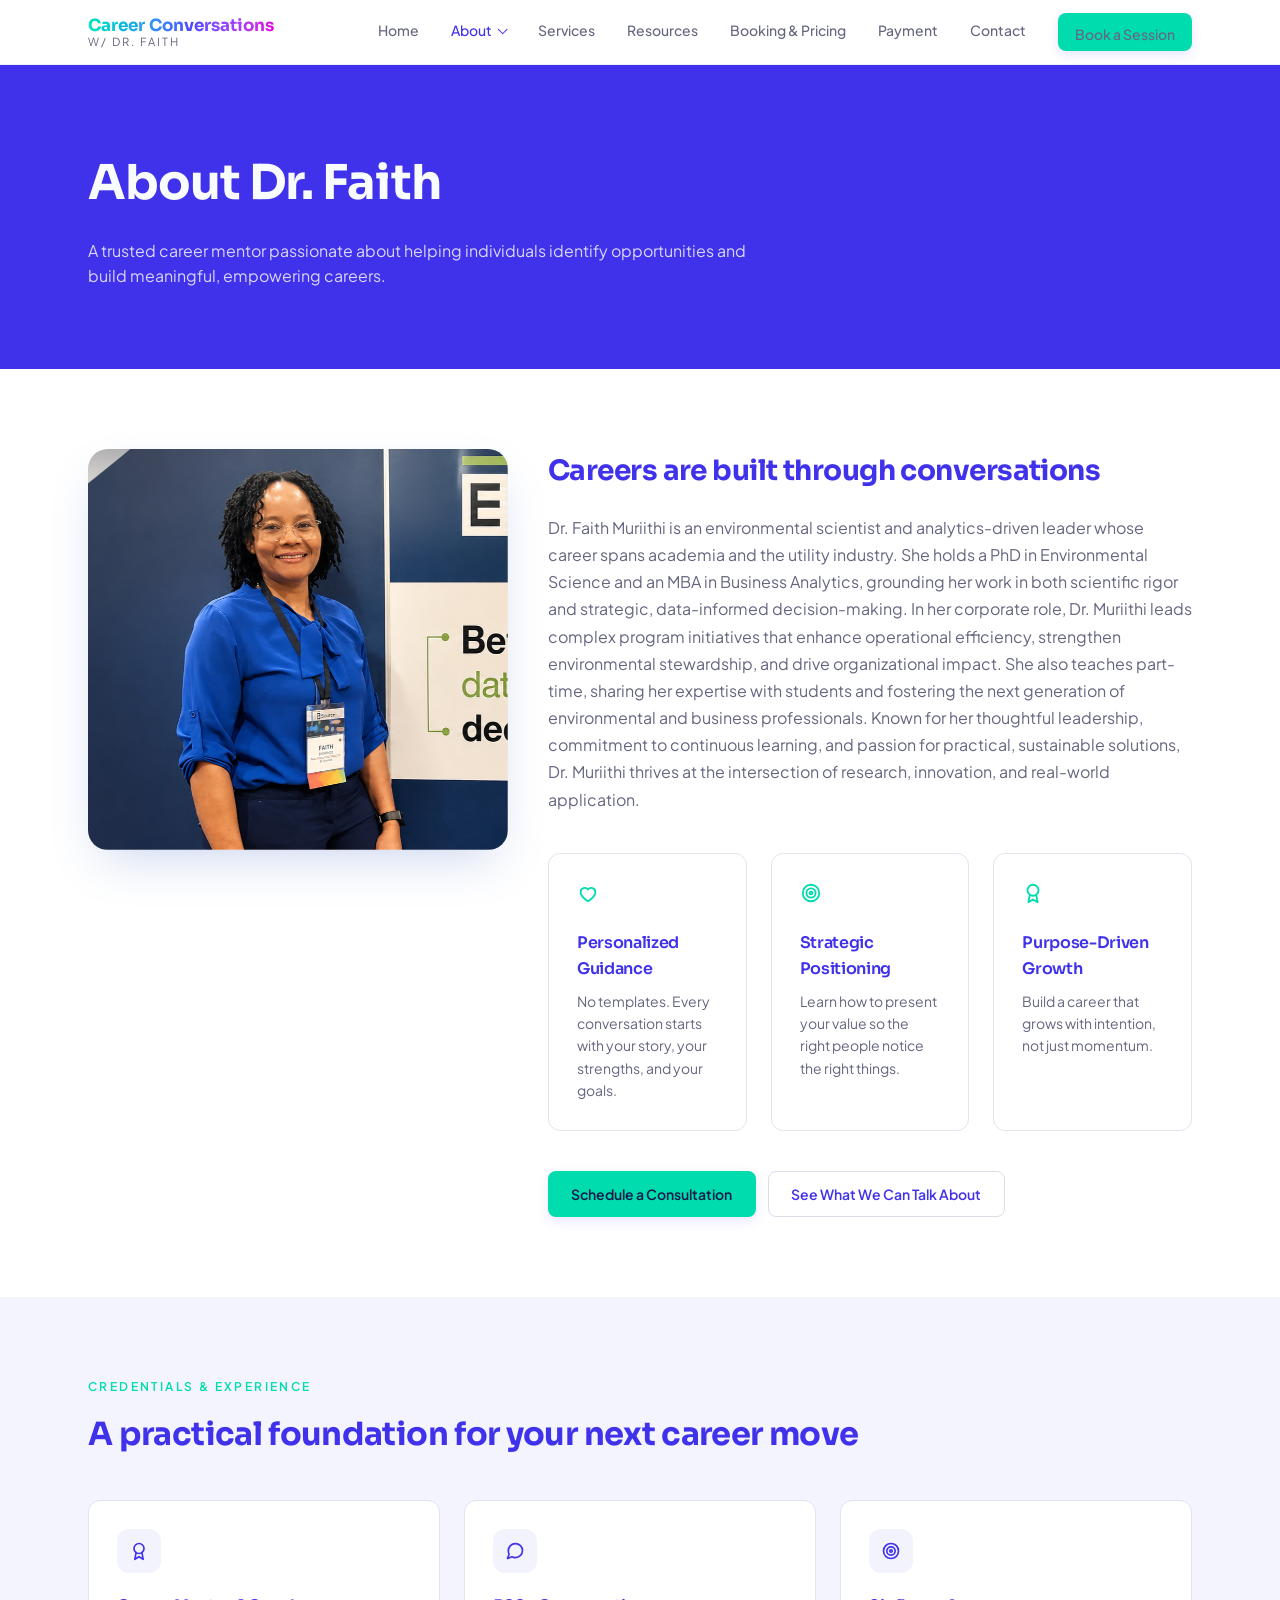
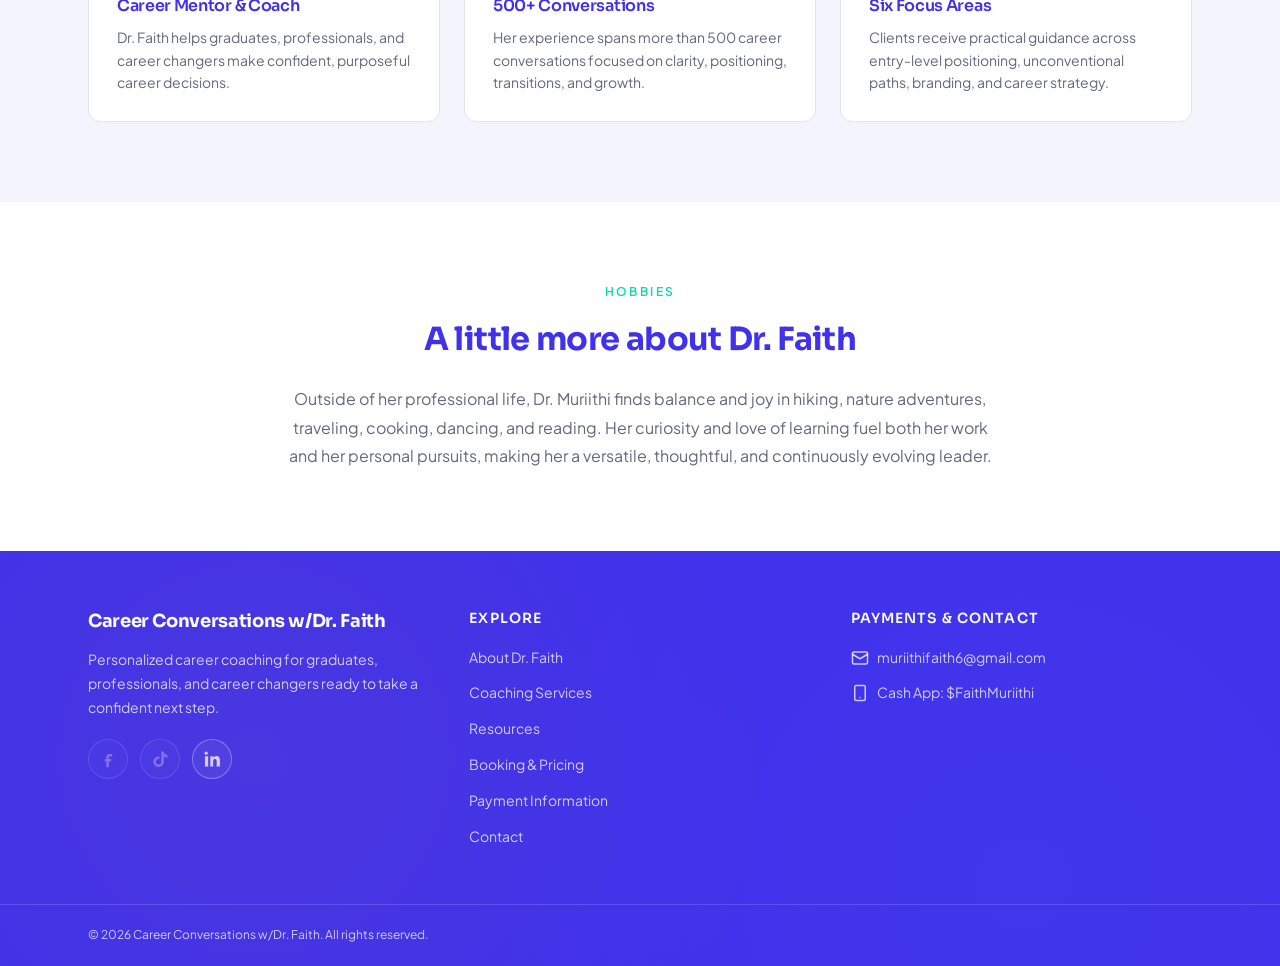
==== commit 98edf82c: "Add career resources and lead capture" ====
--- a/about.html
+++ b/about.html
@@ -50,6 +50,7 @@
       <a href="index.html">Home</a>
 <details class="nav-dropdown"><summary class="active">About</summary><div class="nav-dropdown-menu"><a href="about.html" class="active">About Dr. Faith</a><a href="about.html#credentials">Credentials &amp; Experience</a></div></details>
 <a href="services.html">Services</a>
+<a href="resources.html">Resources</a>
 <a href="booking.html">Booking & Pricing</a>
 <a href="payment.html">Payment</a>
 <a href="contact.html">Contact</a>
@@ -62,6 +63,7 @@
       <li><a href="index.html">Home</a></li>
 <li><details><summary>About</summary><ul class="nav-mobile-submenu"><li><a href="about.html">About Dr. Faith</a></li><li><a href="about.html#credentials">Credentials &amp; Experience</a></li></ul></details></li>
 <li><a href="services.html">Services</a></li>
+<li><a href="resources.html">Resources</a></li>
 <li><a href="booking.html">Booking & Pricing</a></li>
 <li><a href="payment.html">Payment</a></li>
 <li><a href="contact.html">Contact</a></li>
@@ -135,6 +137,7 @@
       <ul>
         <li><a href="about.html">About Dr. Faith</a></li>
         <li><a href="services.html">Coaching Services</a></li>
+        <li><a href="resources.html">Resources</a></li>
         <li><a href="booking.html">Booking &amp; Pricing</a></li>
         <li><a href="payment.html">Payment Information</a></li>
         <li><a href="contact.html">Contact</a></li>
--- a/styles.css
+++ b/styles.css
@@ -100,6 +100,32 @@
 .cta-heading { font-size: 2rem; }
 .cta-copy { margin-top: 1rem; opacity: .85; }
 .cta-actions { margin-top: 2rem; display: flex; flex-wrap: wrap; gap: .75rem; justify-content: center; }
+.rating-section { background: linear-gradient(135deg, var(--surface-soft), var(--background)); }
+.rating-card { margin: 2rem auto 0; max-width: 42rem; }
+.rating-fieldset { border: 0; padding: 0; margin: 0; text-align: center; }
+.rating-fieldset legend { width: 100%; font-size: .875rem; font-weight: 600; color: var(--foreground); }
+.star-rating { display: inline-flex; flex-direction: row-reverse; justify-content: center; gap: .2rem; margin-top: .75rem; }
+.star-rating input { position: absolute; opacity: 0; width: 1px; height: 1px; margin: -1px; pointer-events: none; }
+.star-rating label { margin: 0; color: var(--input); cursor: pointer; font-size: 2.5rem; line-height: 1; transition: color var(--transition-smooth), transform var(--transition-smooth); }
+.star-rating label:hover, .star-rating label:hover ~ label, .star-rating input:checked ~ label { color: var(--warning); }
+.star-rating label:hover { transform: translateY(-3px) scale(1.08); }
+.star-rating input:focus-visible + label { outline: 3px solid var(--accent); outline-offset: 4px; border-radius: .25rem; }
+.rating-value { margin-top: .75rem; min-height: 1.5rem; color: var(--muted-foreground); font-size: .875rem; }
+.rating-details { margin-top: 1.75rem; }
+.rating-submit { margin-top: 1.75rem; }
+.resource-feature, .resource-visibility { align-items: center; }
+.resource-download { margin-top: 1.75rem; }
+.resource-capture { border-top: 4px solid var(--accent); }
+.resource-icon { display: inline-flex; color: var(--primary); }
+.resource-capture h3 { margin-top: .75rem; font-size: 1.25rem; }
+.resource-capture form { margin-top: 1.5rem; display: grid; gap: 1rem; }
+.resource-capture form label { margin: 0; }
+.resource-capture form input { margin-top: -.5rem; }
+.social-content-grid { margin-top: 2.5rem; }
+.social-post { height: 100%; }
+.social-post .social-caption { min-height: 6rem; color: var(--foreground); }
+.social-post button { margin-top: 1rem; }
+.sr-only { position: absolute; width: 1px; height: 1px; padding: 0; margin: -1px; overflow: hidden; clip: rect(0, 0, 0, 0); white-space: nowrap; border: 0; }
 .site-header {
   position: sticky; top: 0; z-index: 50;
   border-bottom: 1px solid rgba(80, 70, 140, .08);
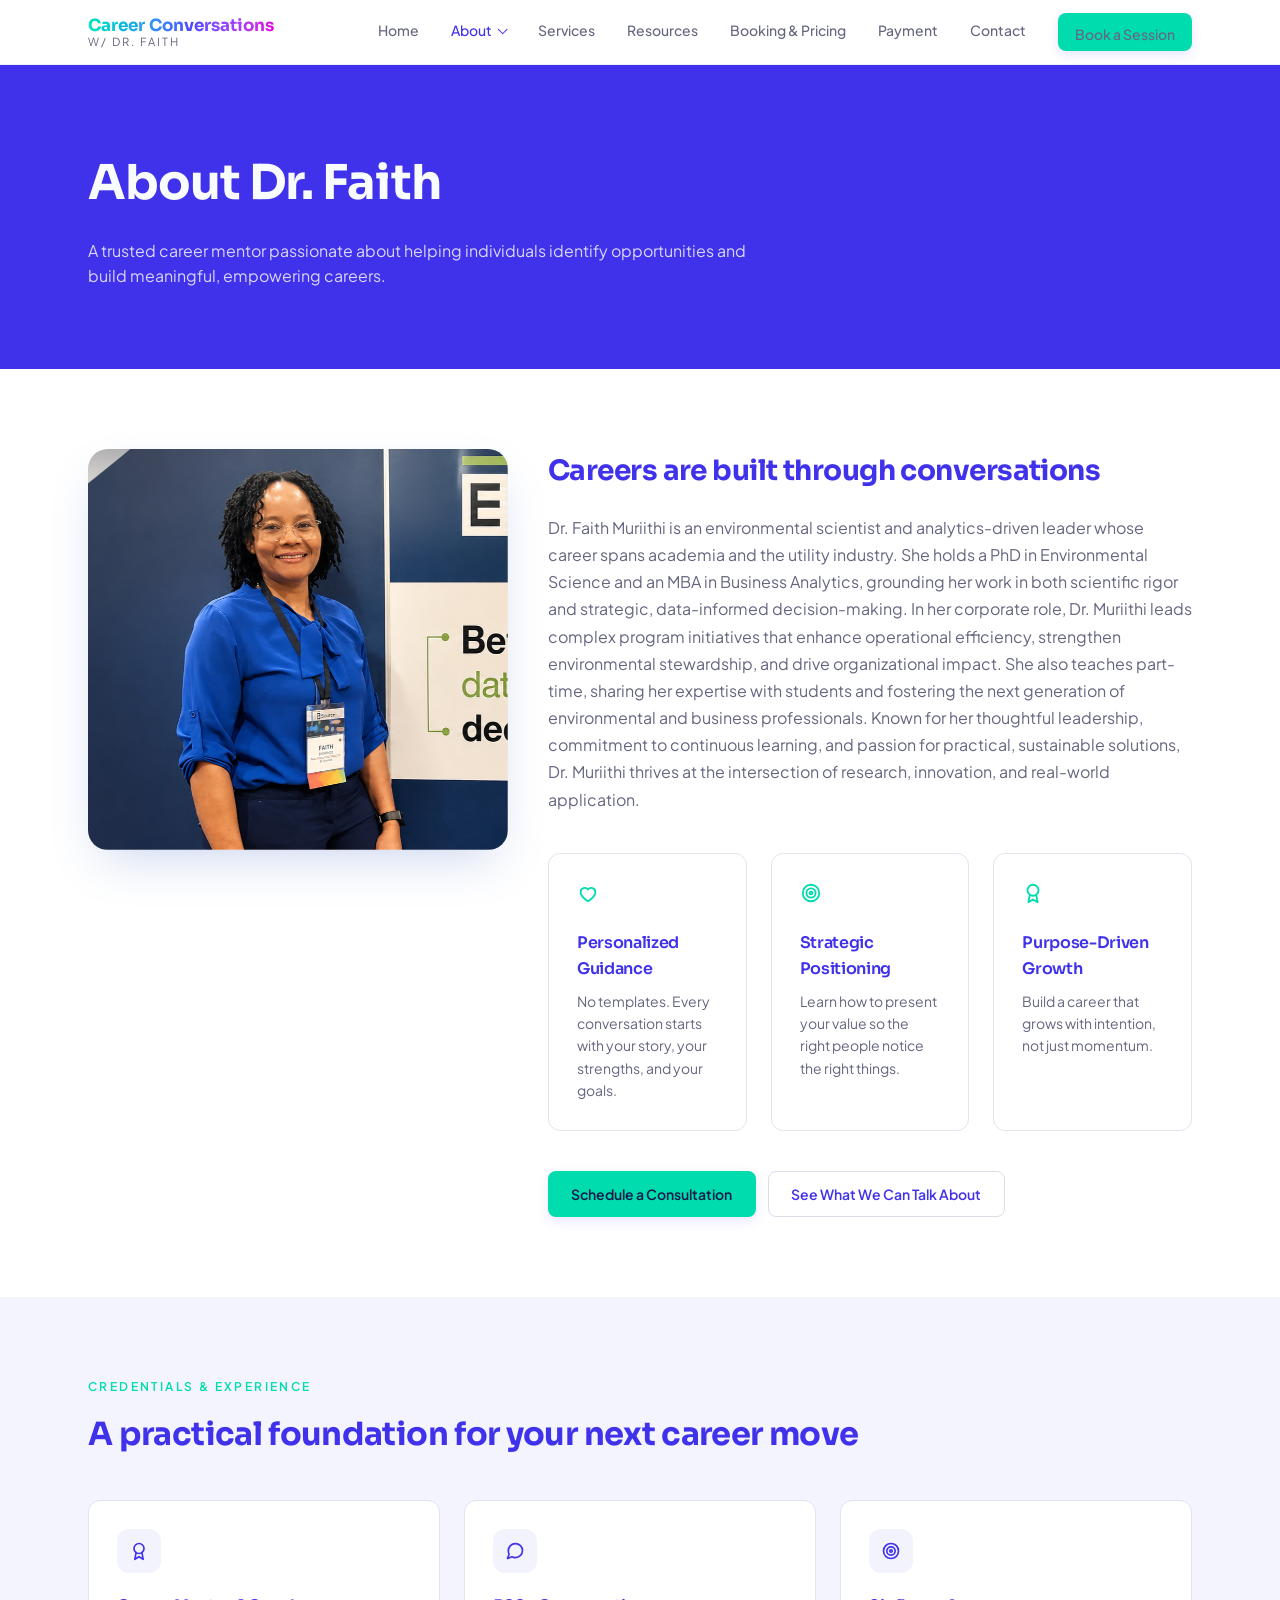
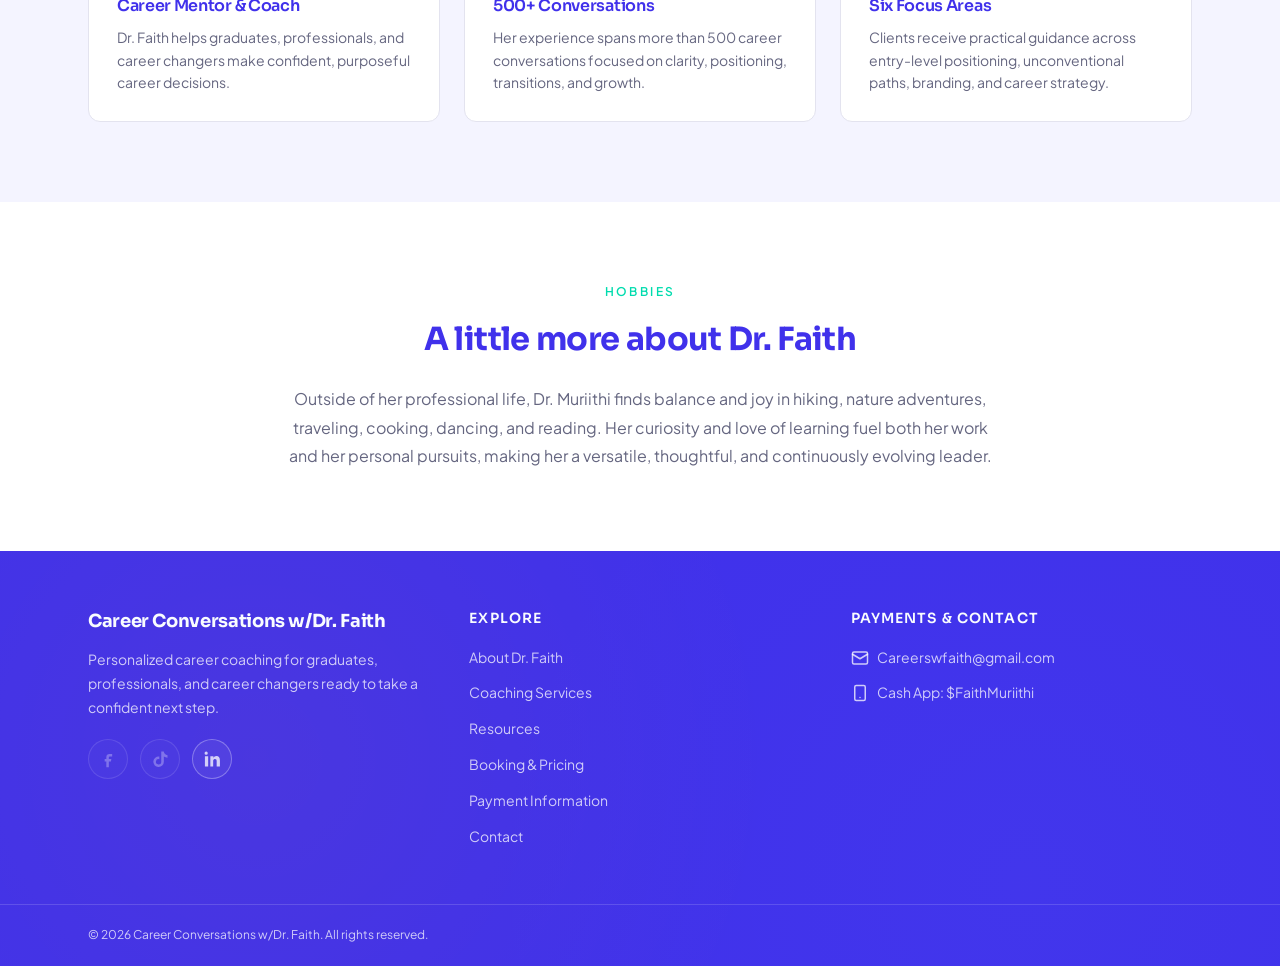
==== commit 30424f95: "Route all site email to Careerswfaith" ====
--- a/about.html
+++ b/about.html
@@ -146,7 +146,7 @@
     <div>
       <h3>Payments &amp; Contact</h3>
       <ul>
-        <li class="footer-contact-item"><svg width="18" height="18" aria-hidden="true"><use href="#i-mail"/></svg><a href="mailto:muriithifaith6@gmail.com">muriithifaith6@gmail.com</a></li>
+        <li class="footer-contact-item"><svg width="18" height="18" aria-hidden="true"><use href="#i-mail"/></svg><a href="mailto:Careerswfaith@gmail.com">Careerswfaith@gmail.com</a></li>
         <li class="footer-contact-item"><svg width="18" height="18" aria-hidden="true"><use href="#i-phone"/></svg><span>Cash App: $FaithMuriithi</span></li>
       </ul>
     </div>
